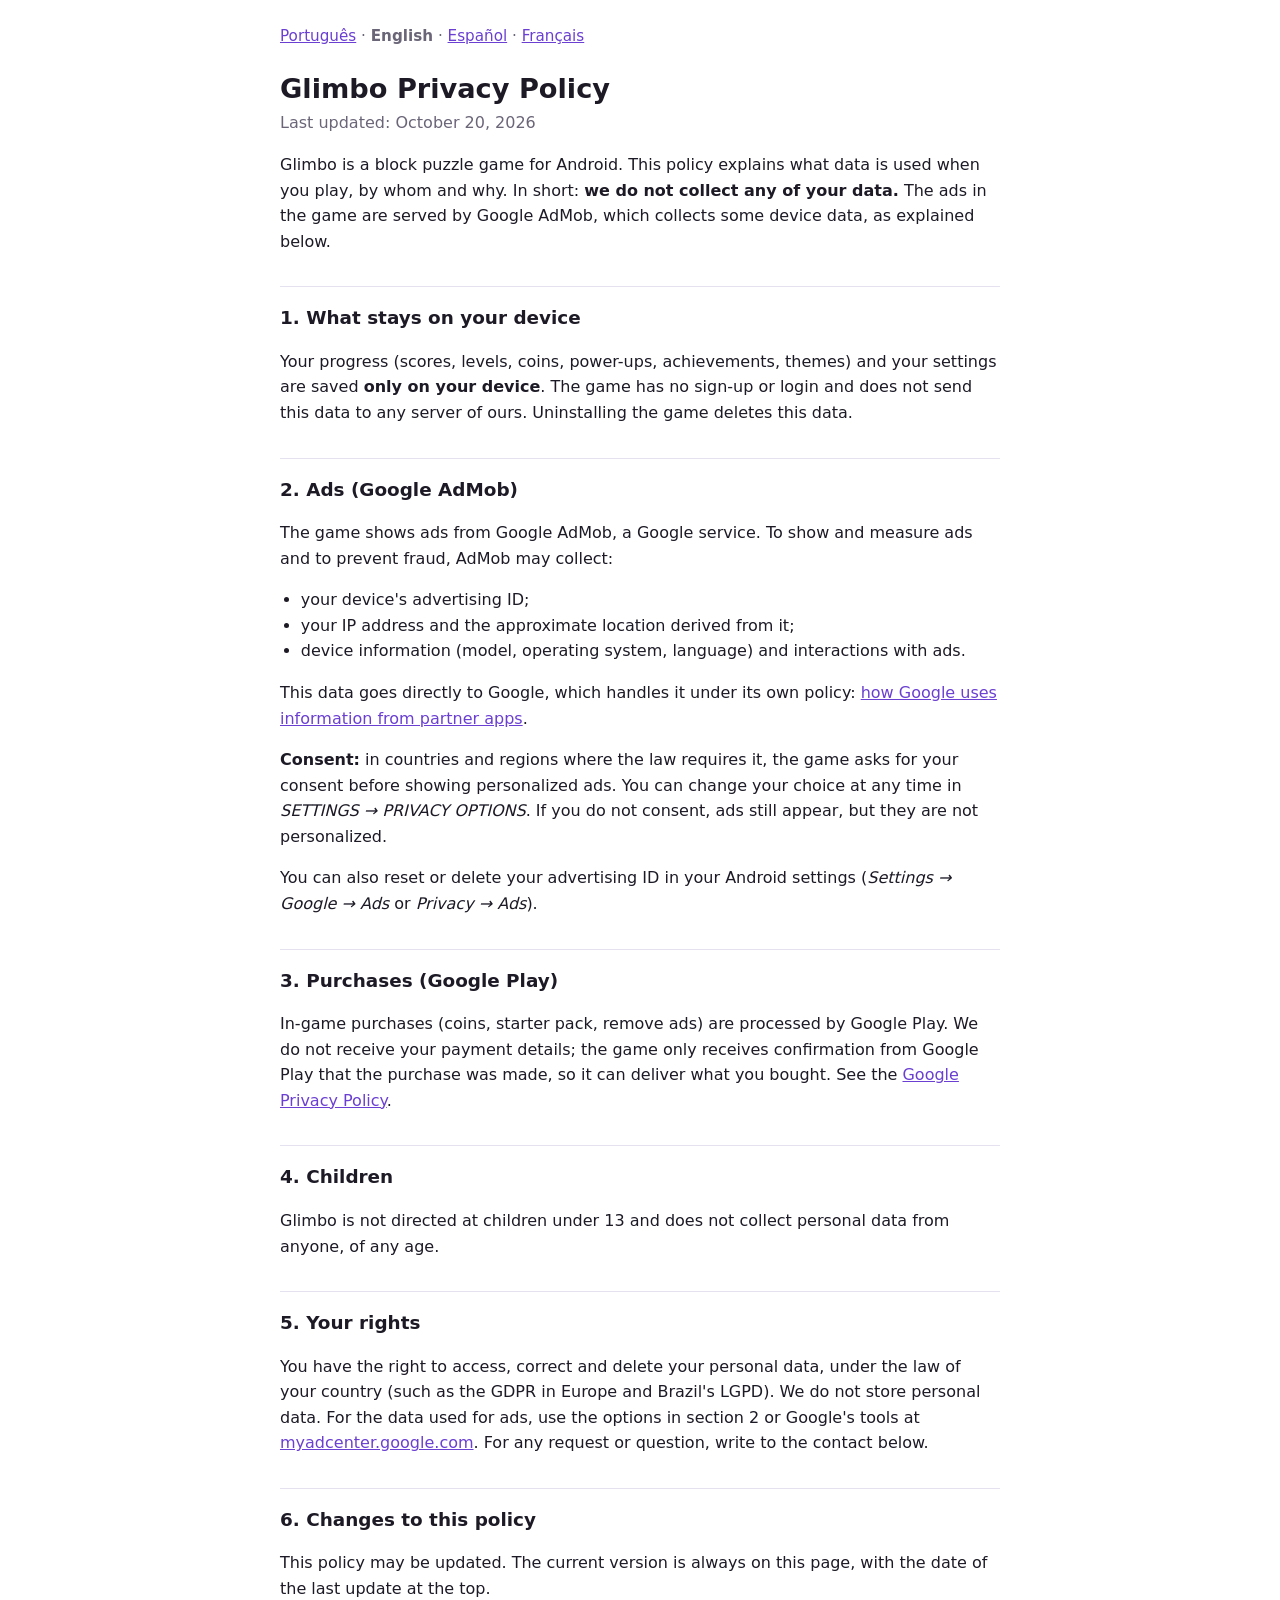
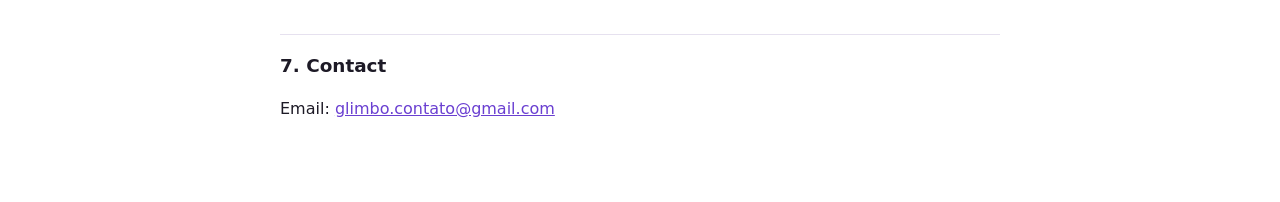
==== en.html @ 65dc2ad7 "Política de privacidade do Glimbo (pt, en, es, fr) Co-Authored-By: Claude Opus 5.5 <noreply@anthropi" ====
<!doctype html>
<html lang="en">
<head>
<meta charset="utf-8">
<meta name="viewport" content="width=device-width, initial-scale=1">
<title>Glimbo: Privacy Policy</title>
<link rel="stylesheet" href="style.css">
</head>
<body>
<main>
<nav class="langs"><a href="index.html">Português</a> · <b>English</b> · <a href="es.html">Español</a> · <a href="fr.html">Français</a></nav>

<h1>Glimbo Privacy Policy</h1>
<p class="date">Last updated: October 20, 2026</p>

<p>Glimbo is a block puzzle game for Android. This policy explains what data is used when you play, by whom and why.
In short: <strong>we do not collect any of your data.</strong> The ads in the game are served by Google AdMob, which
collects some device data, as explained below.</p>

<h2>1. What stays on your device</h2>
<p>Your progress (scores, levels, coins, power-ups, achievements, themes) and your settings are saved
<strong>only on your device</strong>. The game has no sign-up or login and does not send this data to any server of ours.
Uninstalling the game deletes this data.</p>

<h2>2. Ads (Google AdMob)</h2>
<p>The game shows ads from Google AdMob, a Google service. To show and measure ads and to prevent fraud, AdMob may
collect:</p>
<ul>
  <li>your device's advertising ID;</li>
  <li>your IP address and the approximate location derived from it;</li>
  <li>device information (model, operating system, language) and interactions with ads.</li>
</ul>
<p>This data goes directly to Google, which handles it under its own policy:
<a href="https://policies.google.com/technologies/partner-sites">how Google uses information from partner apps</a>.</p>
<p><strong>Consent:</strong> in countries and regions where the law requires it, the game asks for your consent before
showing personalized ads. You can change your choice at any time in <em>SETTINGS → PRIVACY OPTIONS</em>. If you do not
consent, ads still appear, but they are not personalized.</p>
<p>You can also reset or delete your advertising ID in your Android settings
(<em>Settings → Google → Ads</em> or <em>Privacy → Ads</em>).</p>

<h2>3. Purchases (Google Play)</h2>
<p>In-game purchases (coins, starter pack, remove ads) are processed by Google Play. We do not receive your payment
details; the game only receives confirmation from Google Play that the purchase was made, so it can deliver what you
bought. See the <a href="https://policies.google.com/privacy">Google Privacy Policy</a>.</p>

<h2>4. Children</h2>
<p>Glimbo is not directed at children under 13 and does not collect personal data from anyone, of any age.</p>

<h2>5. Your rights</h2>
<p>You have the right to access, correct and delete your personal data, under the law of your country (such as the
GDPR in Europe and Brazil's LGPD). We do not store personal data. For the data used for ads, use the options in
section 2 or Google's tools at <a href="https://myadcenter.google.com">myadcenter.google.com</a>. For any request or
question, write to the contact below.</p>

<h2>6. Changes to this policy</h2>
<p>This policy may be updated. The current version is always on this page, with the date of the last update at the
top.</p>

<h2>7. Contact</h2>
<p>Email: <a href="mailto:glimbo.contato@gmail.com">glimbo.contato@gmail.com</a></p>
</main>
</body>
</html>
---- style.css ----
:root {
  --bg: #ffffff;
  --text: #1d1a26;
  --muted: #6b6578;
  --link: #6a3fd1;
  --rule: #e6e1ef;
}
@media (prefers-color-scheme: dark) {
  :root {
    --bg: #14101f;
    --text: #ece8f5;
    --muted: #a39cb5;
    --link: #b79bff;
    --rule: #2c2440;
  }
}
body {
  margin: 0;
  background: var(--bg);
  color: var(--text);
  font: 16px/1.6 system-ui, -apple-system, "Segoe UI", Roboto, sans-serif;
}
main {
  max-width: 720px;
  margin: 0 auto;
  padding: 24px 16px 64px;
}
h1 { font-size: 1.7rem; line-height: 1.25; margin: 24px 0 4px; }
h2 { font-size: 1.15rem; margin: 32px 0 8px; padding-top: 16px; border-top: 1px solid var(--rule); }
a { color: var(--link); }
.date { color: var(--muted); margin-top: 0; }
.langs { font-size: 0.95rem; color: var(--muted); }
ul { padding-left: 1.3em; }
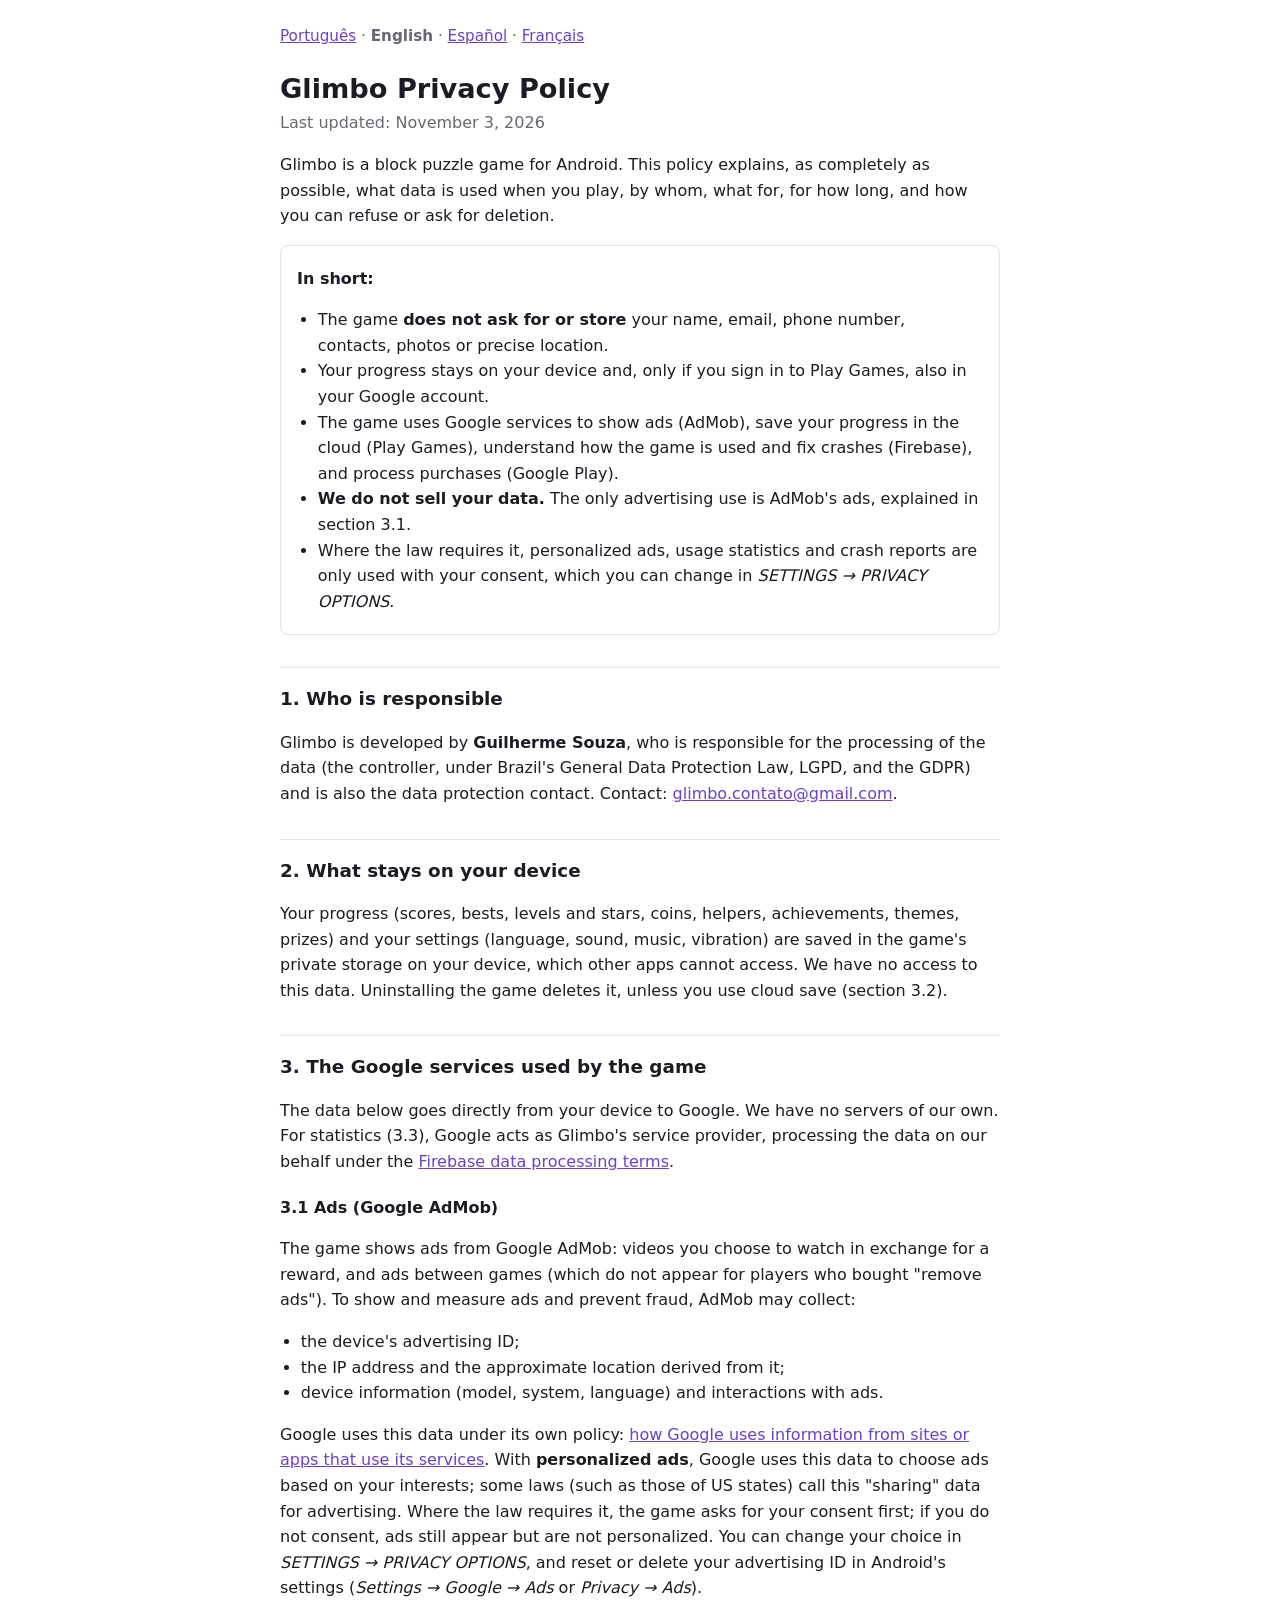
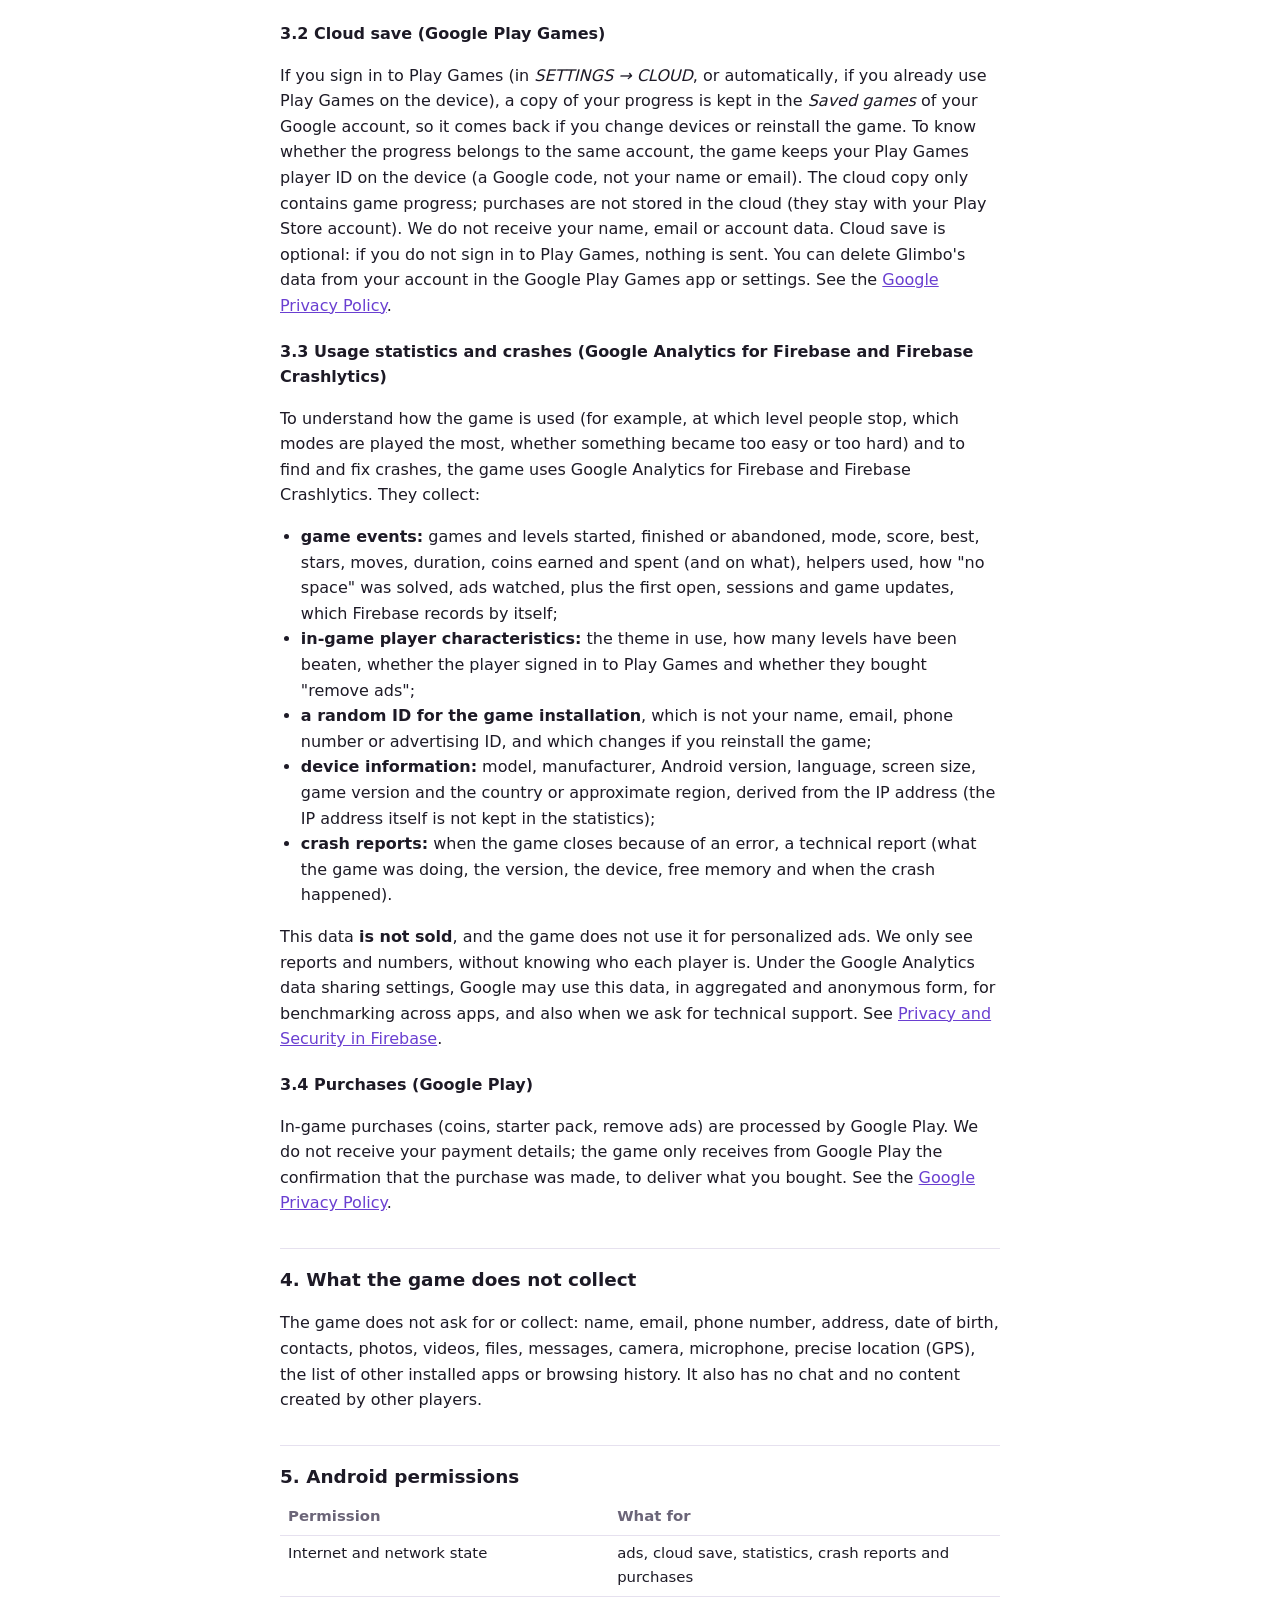
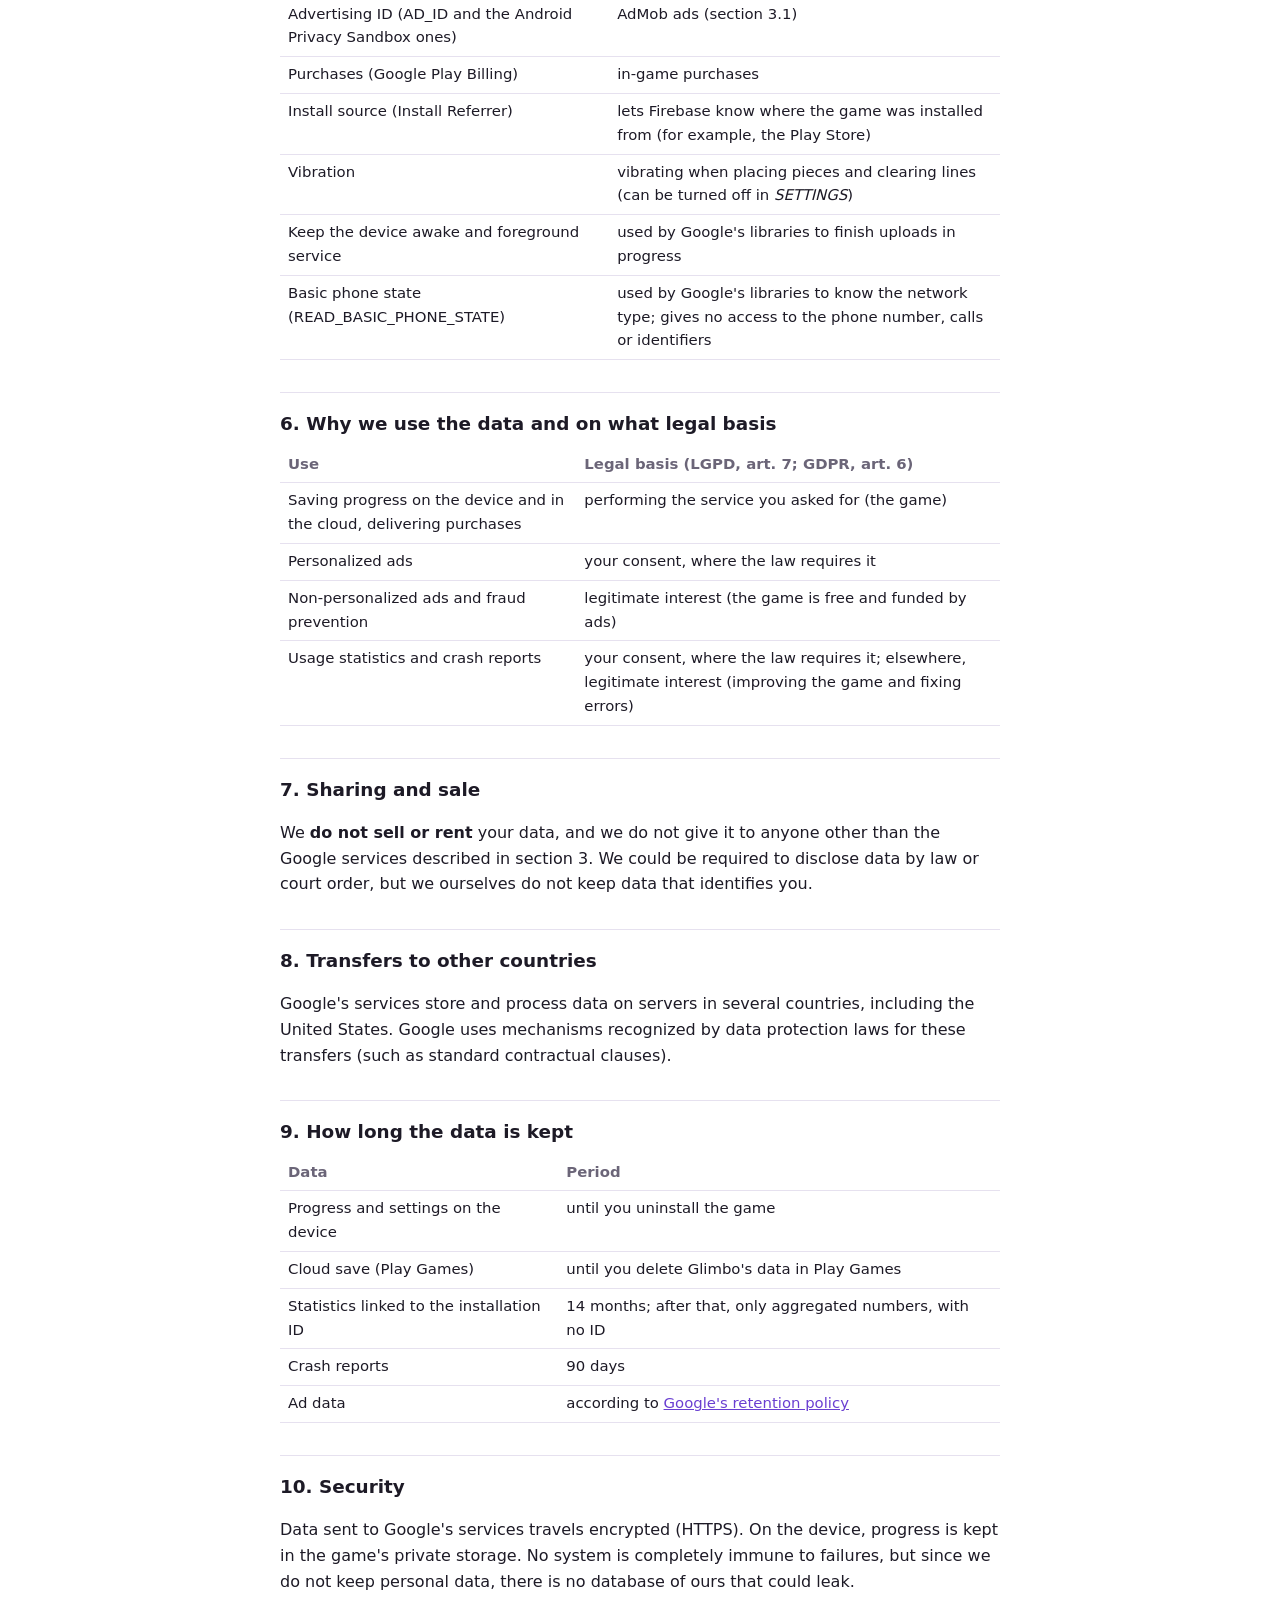
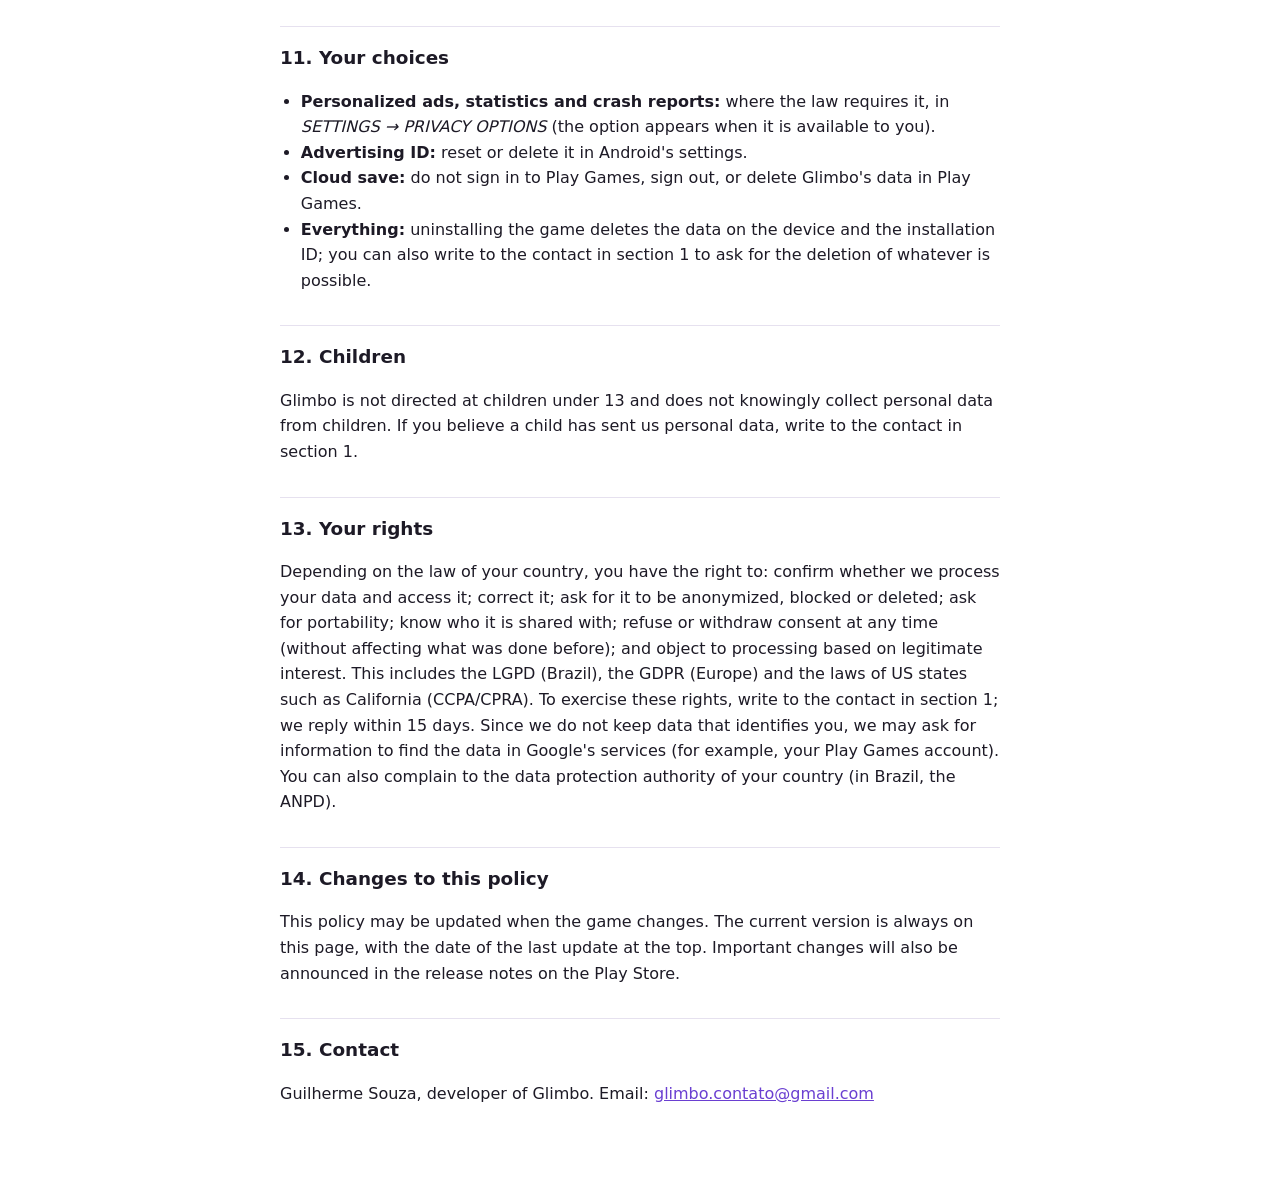
==== commit 9631e8fd: "Política de privacidade completa (3/11/2026): responsável, save na nuvem do Play Games, Firebase Ana" ====
--- a/en.html
+++ b/en.html
@@ -11,53 +11,174 @@
 <nav class="langs"><a href="index.html">Português</a> · <b>English</b> · <a href="es.html">Español</a> · <a href="fr.html">Français</a></nav>
 
 <h1>Glimbo Privacy Policy</h1>
-<p class="date">Last updated: October 20, 2026</p>
+<p class="date">Last updated: November 3, 2026</p>
 
-<p>Glimbo is a block puzzle game for Android. This policy explains what data is used when you play, by whom and why.
-In short: <strong>we do not collect any of your data.</strong> The ads in the game are served by Google AdMob, which
-collects some device data, as explained below.</p>
+<p>Glimbo is a block puzzle game for Android. This policy explains, as completely as possible, what data is used when
+you play, by whom, what for, for how long, and how you can refuse or ask for deletion.</p>
 
-<h2>1. What stays on your device</h2>
-<p>Your progress (scores, levels, coins, power-ups, achievements, themes) and your settings are saved
-<strong>only on your device</strong>. The game has no sign-up or login and does not send this data to any server of ours.
-Uninstalling the game deletes this data.</p>
+<div class="summary">
+<p><strong>In short:</strong></p>
+<ul>
+  <li>The game <strong>does not ask for or store</strong> your name, email, phone number, contacts, photos or precise
+  location.</li>
+  <li>Your progress stays on your device and, only if you sign in to Play Games, also in your Google account.</li>
+  <li>The game uses Google services to show ads (AdMob), save your progress in the cloud (Play Games), understand how
+  the game is used and fix crashes (Firebase), and process purchases (Google Play).</li>
+  <li><strong>We do not sell your data.</strong> The only advertising use is AdMob's ads, explained in section 3.1.</li>
+  <li>Where the law requires it, personalized ads, usage statistics and crash reports are only used with your consent,
+  which you can change in <em>SETTINGS → PRIVACY OPTIONS</em>.</li>
+</ul>
+</div>
 
-<h2>2. Ads (Google AdMob)</h2>
-<p>The game shows ads from Google AdMob, a Google service. To show and measure ads and to prevent fraud, AdMob may
+<h2>1. Who is responsible</h2>
+<p>Glimbo is developed by <strong>Guilherme Souza</strong>, who is responsible for the processing of the data (the
+controller, under Brazil's General Data Protection Law, LGPD, and the GDPR) and is also the data protection contact.
+Contact: <a href="mailto:glimbo.contato@gmail.com">glimbo.contato@gmail.com</a>.</p>
+
+<h2>2. What stays on your device</h2>
+<p>Your progress (scores, bests, levels and stars, coins, helpers, achievements, themes, prizes) and your settings
+(language, sound, music, vibration) are saved in the game's private storage on your device, which other apps cannot
+access. We have no access to this data. Uninstalling the game deletes it, unless you use cloud save (section 3.2).</p>
+
+<h2>3. The Google services used by the game</h2>
+<p>The data below goes directly from your device to Google. We have no servers of our own. For statistics (3.3),
+Google acts as Glimbo's service provider, processing the data on our behalf under the
+<a href="https://firebase.google.com/terms/data-processing-terms">Firebase data processing terms</a>.</p>
+
+<h3>3.1 Ads (Google AdMob)</h3>
+<p>The game shows ads from Google AdMob: videos you choose to watch in exchange for a reward, and ads between games
+(which do not appear for players who bought "remove ads"). To show and measure ads and prevent fraud, AdMob may
 collect:</p>
 <ul>
-  <li>your device's advertising ID;</li>
-  <li>your IP address and the approximate location derived from it;</li>
-  <li>device information (model, operating system, language) and interactions with ads.</li>
+  <li>the device's advertising ID;</li>
+  <li>the IP address and the approximate location derived from it;</li>
+  <li>device information (model, system, language) and interactions with ads.</li>
 </ul>
-<p>This data goes directly to Google, which handles it under its own policy:
-<a href="https://policies.google.com/technologies/partner-sites">how Google uses information from partner apps</a>.</p>
-<p><strong>Consent:</strong> in countries and regions where the law requires it, the game asks for your consent before
-showing personalized ads. You can change your choice at any time in <em>SETTINGS → PRIVACY OPTIONS</em>. If you do not
-consent, ads still appear, but they are not personalized.</p>
-<p>You can also reset or delete your advertising ID in your Android settings
-(<em>Settings → Google → Ads</em> or <em>Privacy → Ads</em>).</p>
+<p>Google uses this data under its own policy:
+<a href="https://policies.google.com/technologies/partner-sites">how Google uses information from sites or apps that
+use its services</a>. With <strong>personalized ads</strong>, Google uses this data to choose ads based on your
+interests; some laws (such as those of US states) call this "sharing" data for advertising. Where the law requires
+it, the game asks for your consent first; if you do not consent, ads still appear but are not personalized. You can
+change your choice in <em>SETTINGS → PRIVACY OPTIONS</em>, and reset or delete your advertising ID in Android's
+settings (<em>Settings → Google → Ads</em> or <em>Privacy → Ads</em>).</p>
 
-<h2>3. Purchases (Google Play)</h2>
+<h3>3.2 Cloud save (Google Play Games)</h3>
+<p>If you sign in to Play Games (in <em>SETTINGS → CLOUD</em>, or automatically, if you already use Play Games on the
+device), a copy of your progress is kept in the <em>Saved games</em> of your Google account, so it comes back if you
+change devices or reinstall the game. To know whether the progress belongs to the same account, the game keeps your
+Play Games player ID on the device (a Google code, not your name or email). The cloud copy only contains game
+progress; purchases are not stored in the cloud (they stay with your Play Store account). We do not receive your
+name, email or account data. Cloud save is optional: if you do not sign in to Play Games, nothing is sent. You can
+delete Glimbo's data from your account in the Google Play Games app or settings. See the
+<a href="https://policies.google.com/privacy">Google Privacy Policy</a>.</p>
+
+<h3>3.3 Usage statistics and crashes (Google Analytics for Firebase and Firebase Crashlytics)</h3>
+<p>To understand how the game is used (for example, at which level people stop, which modes are played the most,
+whether something became too easy or too hard) and to find and fix crashes, the game uses Google Analytics for
+Firebase and Firebase Crashlytics. They collect:</p>
+<ul>
+  <li><strong>game events:</strong> games and levels started, finished or abandoned, mode, score, best, stars, moves,
+  duration, coins earned and spent (and on what), helpers used, how "no space" was solved, ads watched, plus the first
+  open, sessions and game updates, which Firebase records by itself;</li>
+  <li><strong>in-game player characteristics:</strong> the theme in use, how many levels have been beaten, whether the
+  player signed in to Play Games and whether they bought "remove ads";</li>
+  <li><strong>a random ID for the game installation</strong>, which is not your name, email, phone number or
+  advertising ID, and which changes if you reinstall the game;</li>
+  <li><strong>device information:</strong> model, manufacturer, Android version, language, screen size, game version
+  and the country or approximate region, derived from the IP address (the IP address itself is not kept in the
+  statistics);</li>
+  <li><strong>crash reports:</strong> when the game closes because of an error, a technical report (what the game was
+  doing, the version, the device, free memory and when the crash happened).</li>
+</ul>
+<p>This data <strong>is not sold</strong>, and the game does not use it for personalized ads. We only see reports and
+numbers, without knowing who each player is. Under the Google Analytics data sharing settings, Google may use this
+data, in aggregated and anonymous form, for benchmarking across apps, and also when we ask for technical support.
+See <a href="https://firebase.google.com/support/privacy">Privacy and Security in Firebase</a>.</p>
+
+<h3>3.4 Purchases (Google Play)</h3>
 <p>In-game purchases (coins, starter pack, remove ads) are processed by Google Play. We do not receive your payment
-details; the game only receives confirmation from Google Play that the purchase was made, so it can deliver what you
+details; the game only receives from Google Play the confirmation that the purchase was made, to deliver what you
 bought. See the <a href="https://policies.google.com/privacy">Google Privacy Policy</a>.</p>
 
-<h2>4. Children</h2>
-<p>Glimbo is not directed at children under 13 and does not collect personal data from anyone, of any age.</p>
+<h2>4. What the game does not collect</h2>
+<p>The game does not ask for or collect: name, email, phone number, address, date of birth, contacts, photos, videos,
+files, messages, camera, microphone, precise location (GPS), the list of other installed apps or browsing history. It
+also has no chat and no content created by other players.</p>
 
-<h2>5. Your rights</h2>
-<p>You have the right to access, correct and delete your personal data, under the law of your country (such as the
-GDPR in Europe and Brazil's LGPD). We do not store personal data. For the data used for ads, use the options in
-section 2 or Google's tools at <a href="https://myadcenter.google.com">myadcenter.google.com</a>. For any request or
-question, write to the contact below.</p>
+<h2>5. Android permissions</h2>
+<div class="table"><table>
+<tr><th>Permission</th><th>What for</th></tr>
+<tr><td>Internet and network state</td><td>ads, cloud save, statistics, crash reports and purchases</td></tr>
+<tr><td>Advertising ID (AD_ID and the Android Privacy Sandbox ones)</td><td>AdMob ads (section 3.1)</td></tr>
+<tr><td>Purchases (Google Play Billing)</td><td>in-game purchases</td></tr>
+<tr><td>Install source (Install Referrer)</td><td>lets Firebase know where the game was installed from (for example, the Play Store)</td></tr>
+<tr><td>Vibration</td><td>vibrating when placing pieces and clearing lines (can be turned off in <em>SETTINGS</em>)</td></tr>
+<tr><td>Keep the device awake and foreground service</td><td>used by Google's libraries to finish uploads in progress</td></tr>
+<tr><td>Basic phone state (READ_BASIC_PHONE_STATE)</td><td>used by Google's libraries to know the network type; gives no access to the phone number, calls or identifiers</td></tr>
+</table></div>
 
-<h2>6. Changes to this policy</h2>
-<p>This policy may be updated. The current version is always on this page, with the date of the last update at the
-top.</p>
+<h2>6. Why we use the data and on what legal basis</h2>
+<div class="table"><table>
+<tr><th>Use</th><th>Legal basis (LGPD, art. 7; GDPR, art. 6)</th></tr>
+<tr><td>Saving progress on the device and in the cloud, delivering purchases</td><td>performing the service you asked for (the game)</td></tr>
+<tr><td>Personalized ads</td><td>your consent, where the law requires it</td></tr>
+<tr><td>Non-personalized ads and fraud prevention</td><td>legitimate interest (the game is free and funded by ads)</td></tr>
+<tr><td>Usage statistics and crash reports</td><td>your consent, where the law requires it; elsewhere, legitimate interest (improving the game and fixing errors)</td></tr>
+</table></div>
 
-<h2>7. Contact</h2>
-<p>Email: <a href="mailto:glimbo.contato@gmail.com">glimbo.contato@gmail.com</a></p>
+<h2>7. Sharing and sale</h2>
+<p>We <strong>do not sell or rent</strong> your data, and we do not give it to anyone other than the Google services
+described in section 3. We could be required to disclose data by law or court order, but we ourselves do not keep
+data that identifies you.</p>
+
+<h2>8. Transfers to other countries</h2>
+<p>Google's services store and process data on servers in several countries, including the United States. Google uses
+mechanisms recognized by data protection laws for these transfers (such as standard contractual clauses).</p>
+
+<h2>9. How long the data is kept</h2>
+<div class="table"><table>
+<tr><th>Data</th><th>Period</th></tr>
+<tr><td>Progress and settings on the device</td><td>until you uninstall the game</td></tr>
+<tr><td>Cloud save (Play Games)</td><td>until you delete Glimbo's data in Play Games</td></tr>
+<tr><td>Statistics linked to the installation ID</td><td>14 months; after that, only aggregated numbers, with no ID</td></tr>
+<tr><td>Crash reports</td><td>90 days</td></tr>
+<tr><td>Ad data</td><td>according to <a href="https://policies.google.com/technologies/retention">Google's retention policy</a></td></tr>
+</table></div>
+
+<h2>10. Security</h2>
+<p>Data sent to Google's services travels encrypted (HTTPS). On the device, progress is kept in the game's private
+storage. No system is completely immune to failures, but since we do not keep personal data, there is no database of
+ours that could leak.</p>
+
+<h2>11. Your choices</h2>
+<ul>
+  <li><strong>Personalized ads, statistics and crash reports:</strong> where the law requires it, in
+  <em>SETTINGS → PRIVACY OPTIONS</em> (the option appears when it is available to you).</li>
+  <li><strong>Advertising ID:</strong> reset or delete it in Android's settings.</li>
+  <li><strong>Cloud save:</strong> do not sign in to Play Games, sign out, or delete Glimbo's data in Play Games.</li>
+  <li><strong>Everything:</strong> uninstalling the game deletes the data on the device and the installation ID; you
+  can also write to the contact in section 1 to ask for the deletion of whatever is possible.</li>
+</ul>
+
+<h2>12. Children</h2>
+<p>Glimbo is not directed at children under 13 and does not knowingly collect personal data from children. If you
+believe a child has sent us personal data, write to the contact in section 1.</p>
+
+<h2>13. Your rights</h2>
+<p>Depending on the law of your country, you have the right to: confirm whether we process your data and access it;
+correct it; ask for it to be anonymized, blocked or deleted; ask for portability; know who it is shared with; refuse
+or withdraw consent at any time (without affecting what was done before); and object to processing based on
+legitimate interest. This includes the LGPD (Brazil), the GDPR (Europe) and the laws of US states such as California
+(CCPA/CPRA). To exercise these rights, write to the contact in section 1; we reply within 15 days. Since we do not
+keep data that identifies you, we may ask for information to find the data in Google's services (for example, your
+Play Games account). You can also complain to the data protection authority of your country (in Brazil, the ANPD).</p>
+
+<h2>14. Changes to this policy</h2>
+<p>This policy may be updated when the game changes. The current version is always on this page, with the date of
+the last update at the top. Important changes will also be announced in the release notes on the Play Store.</p>
+
+<h2>15. Contact</h2>
+<p>Guilherme Souza, developer of Glimbo. Email: <a href="mailto:glimbo.contato@gmail.com">glimbo.contato@gmail.com</a></p>
 </main>
 </body>
 </html>
--- a/style.css
+++ b/style.css
@@ -31,3 +31,9 @@
 .date { color: var(--muted); margin-top: 0; }
 .langs { font-size: 0.95rem; color: var(--muted); }
 ul { padding-left: 1.3em; }
+h3 { font-size: 1rem; margin: 20px 0 6px; }
+.table { overflow-x: auto; }
+table { border-collapse: collapse; width: 100%; font-size: 0.93rem; }
+th, td { text-align: left; vertical-align: top; padding: 6px 8px; border-bottom: 1px solid var(--rule); }
+th { color: var(--muted); font-weight: 600; }
+.summary { border: 1px solid var(--rule); border-radius: 8px; padding: 4px 16px; }
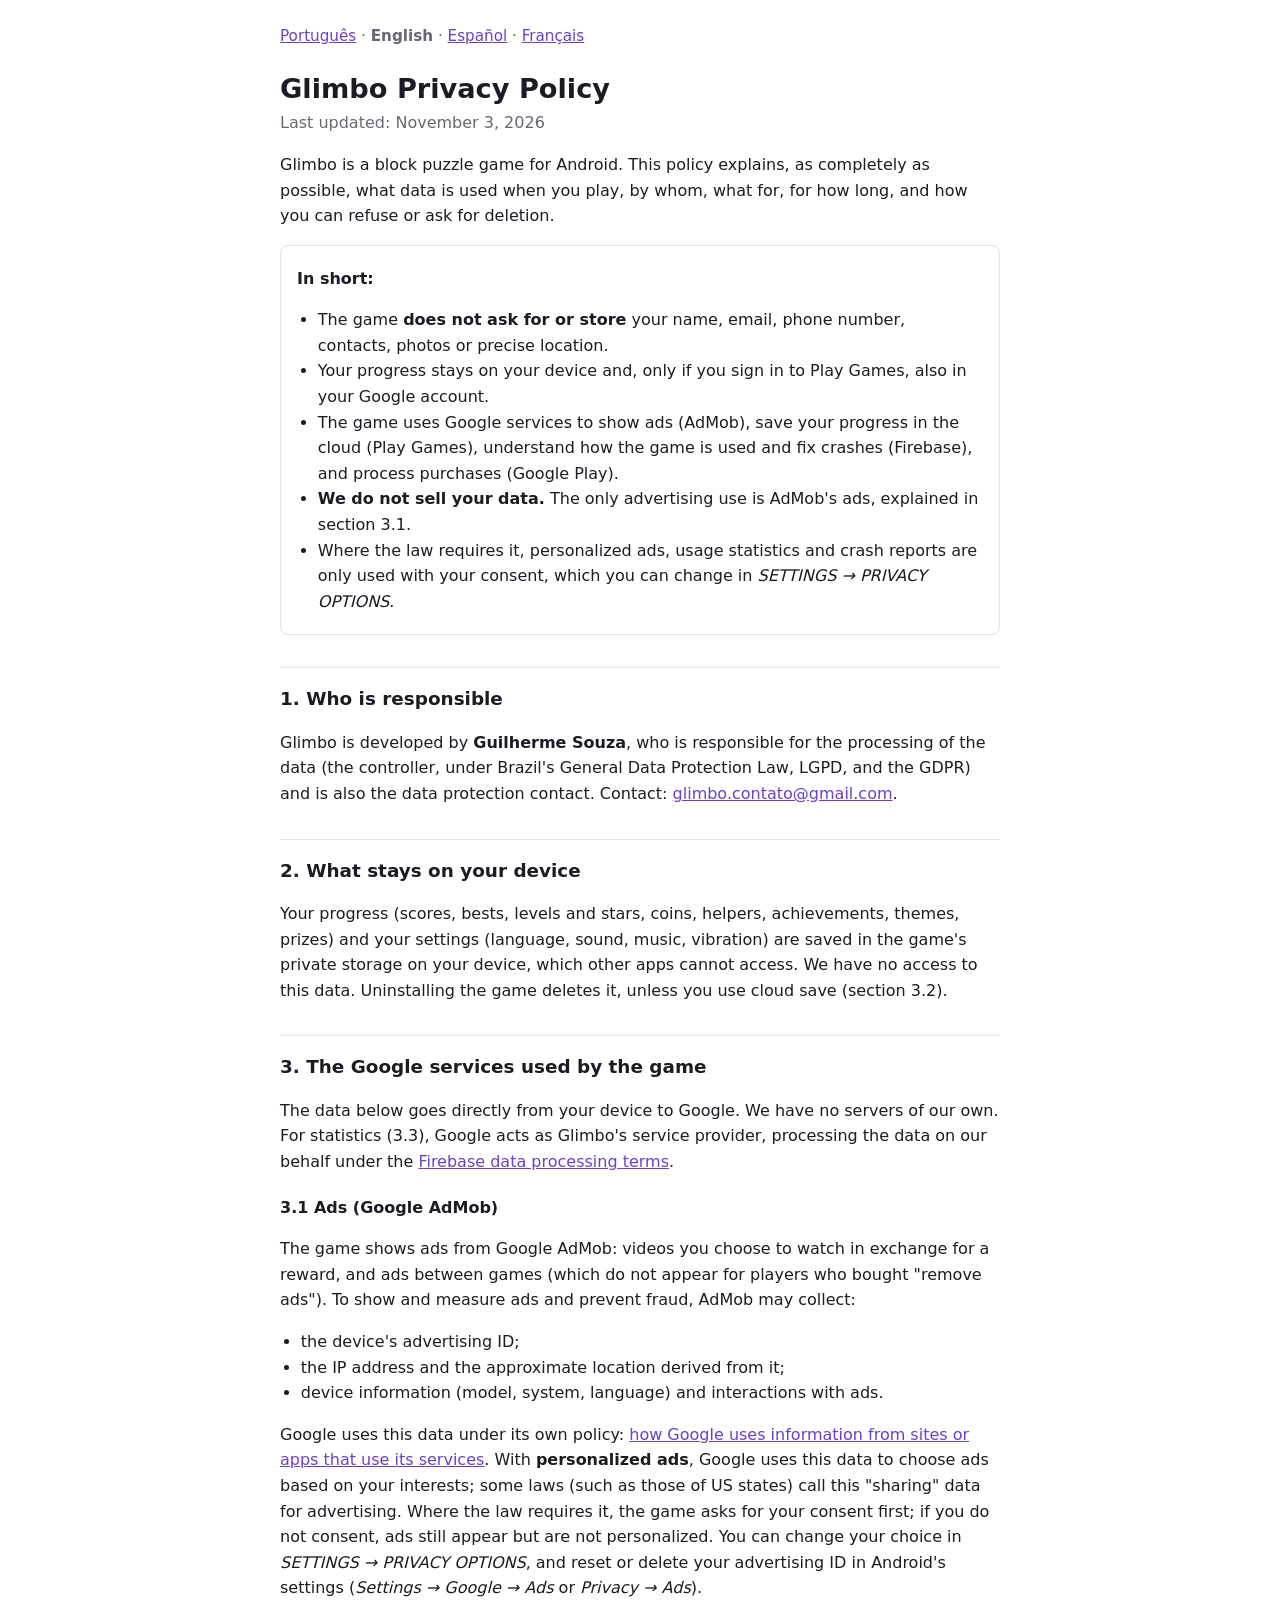
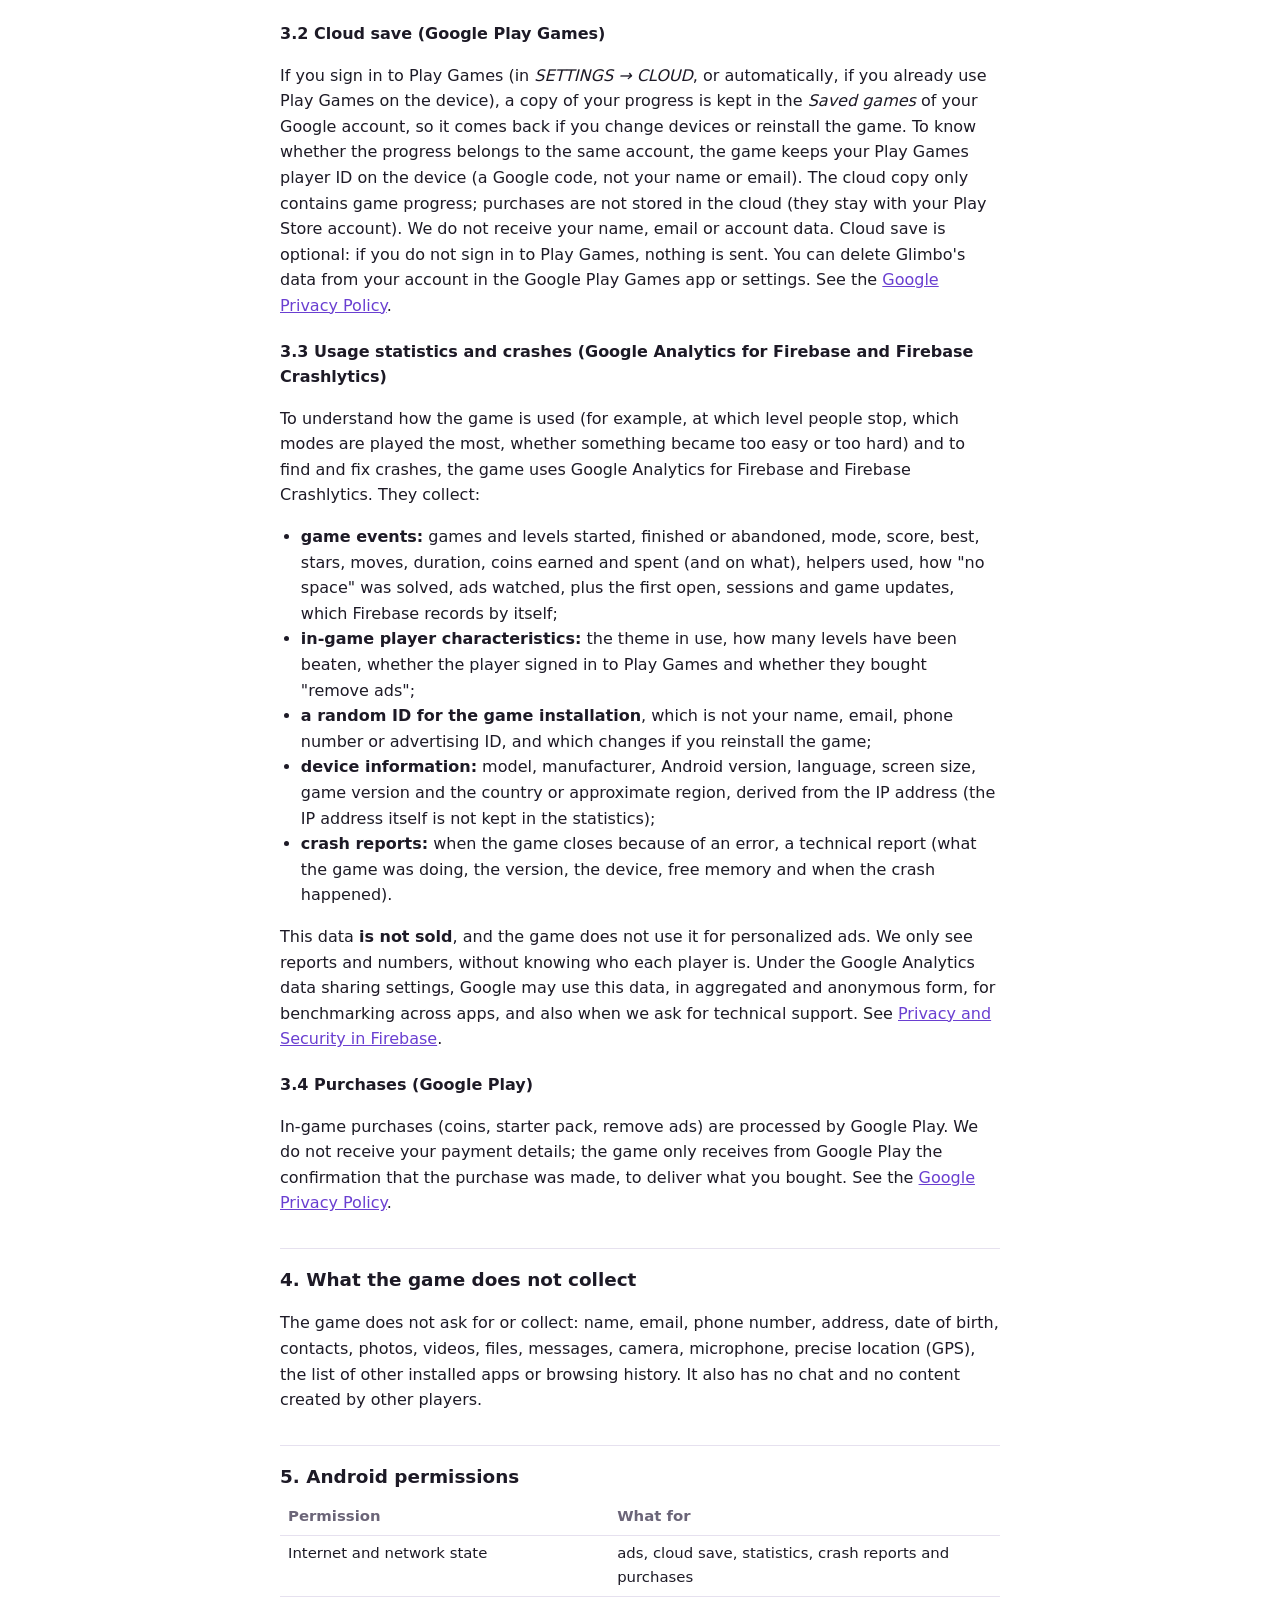
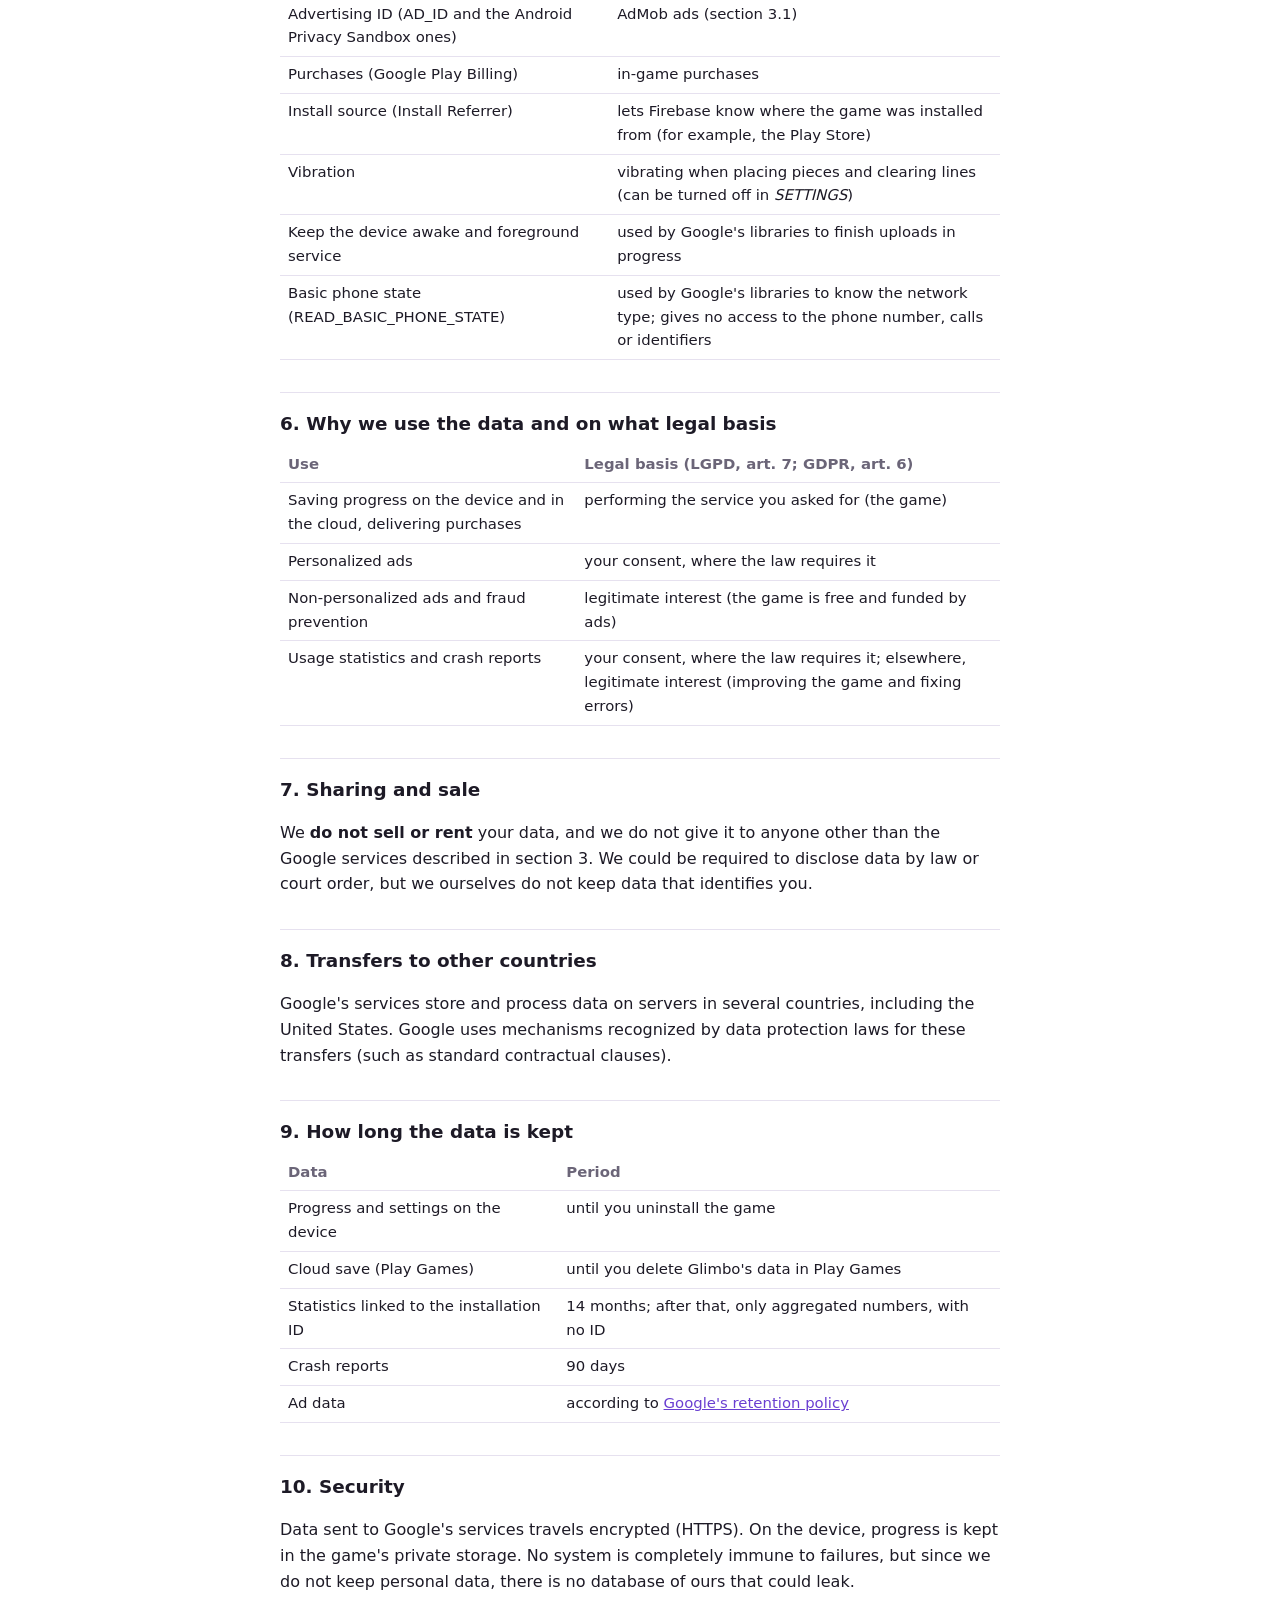
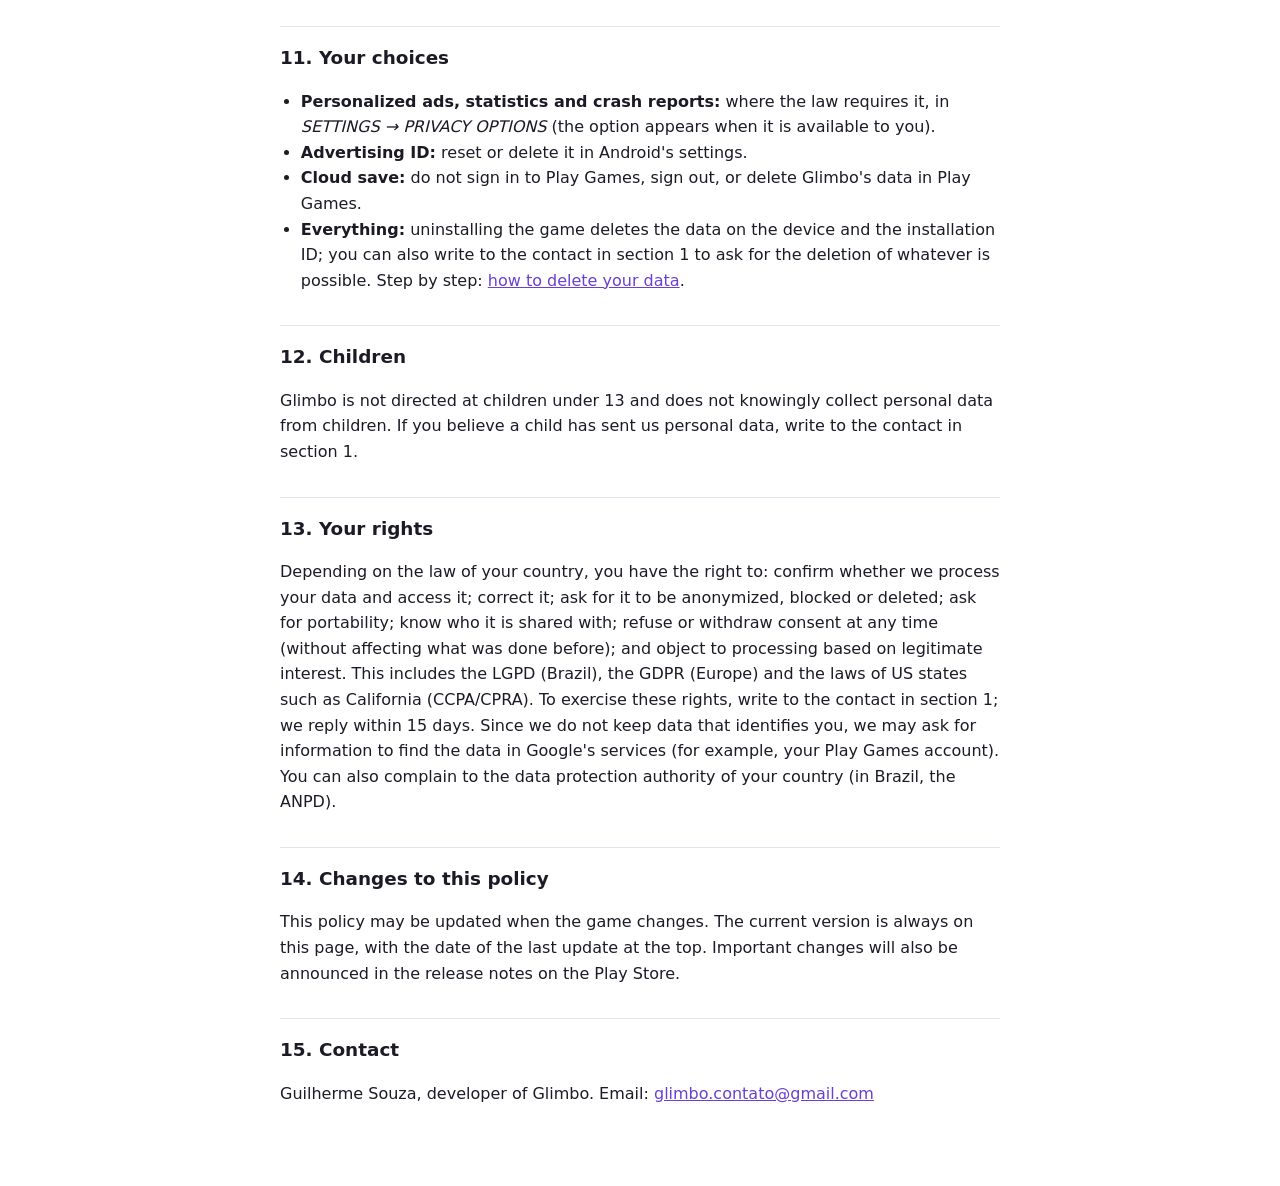
==== commit 999b58ce: "Página de exclusão de dados (4 idiomas), com link na política Co-Authored-By: Claude Opus 5.5 <norep" ====
--- a/en.html
+++ b/en.html
@@ -157,7 +157,8 @@
   <li><strong>Advertising ID:</strong> reset or delete it in Android's settings.</li>
   <li><strong>Cloud save:</strong> do not sign in to Play Games, sign out, or delete Glimbo's data in Play Games.</li>
   <li><strong>Everything:</strong> uninstalling the game deletes the data on the device and the installation ID; you
-  can also write to the contact in section 1 to ask for the deletion of whatever is possible.</li>
+  can also write to the contact in section 1 to ask for the deletion of whatever is possible. Step by step:
+  <a href="exclusao-en.html">how to delete your data</a>.</li>
 </ul>
 
 <h2>12. Children</h2>
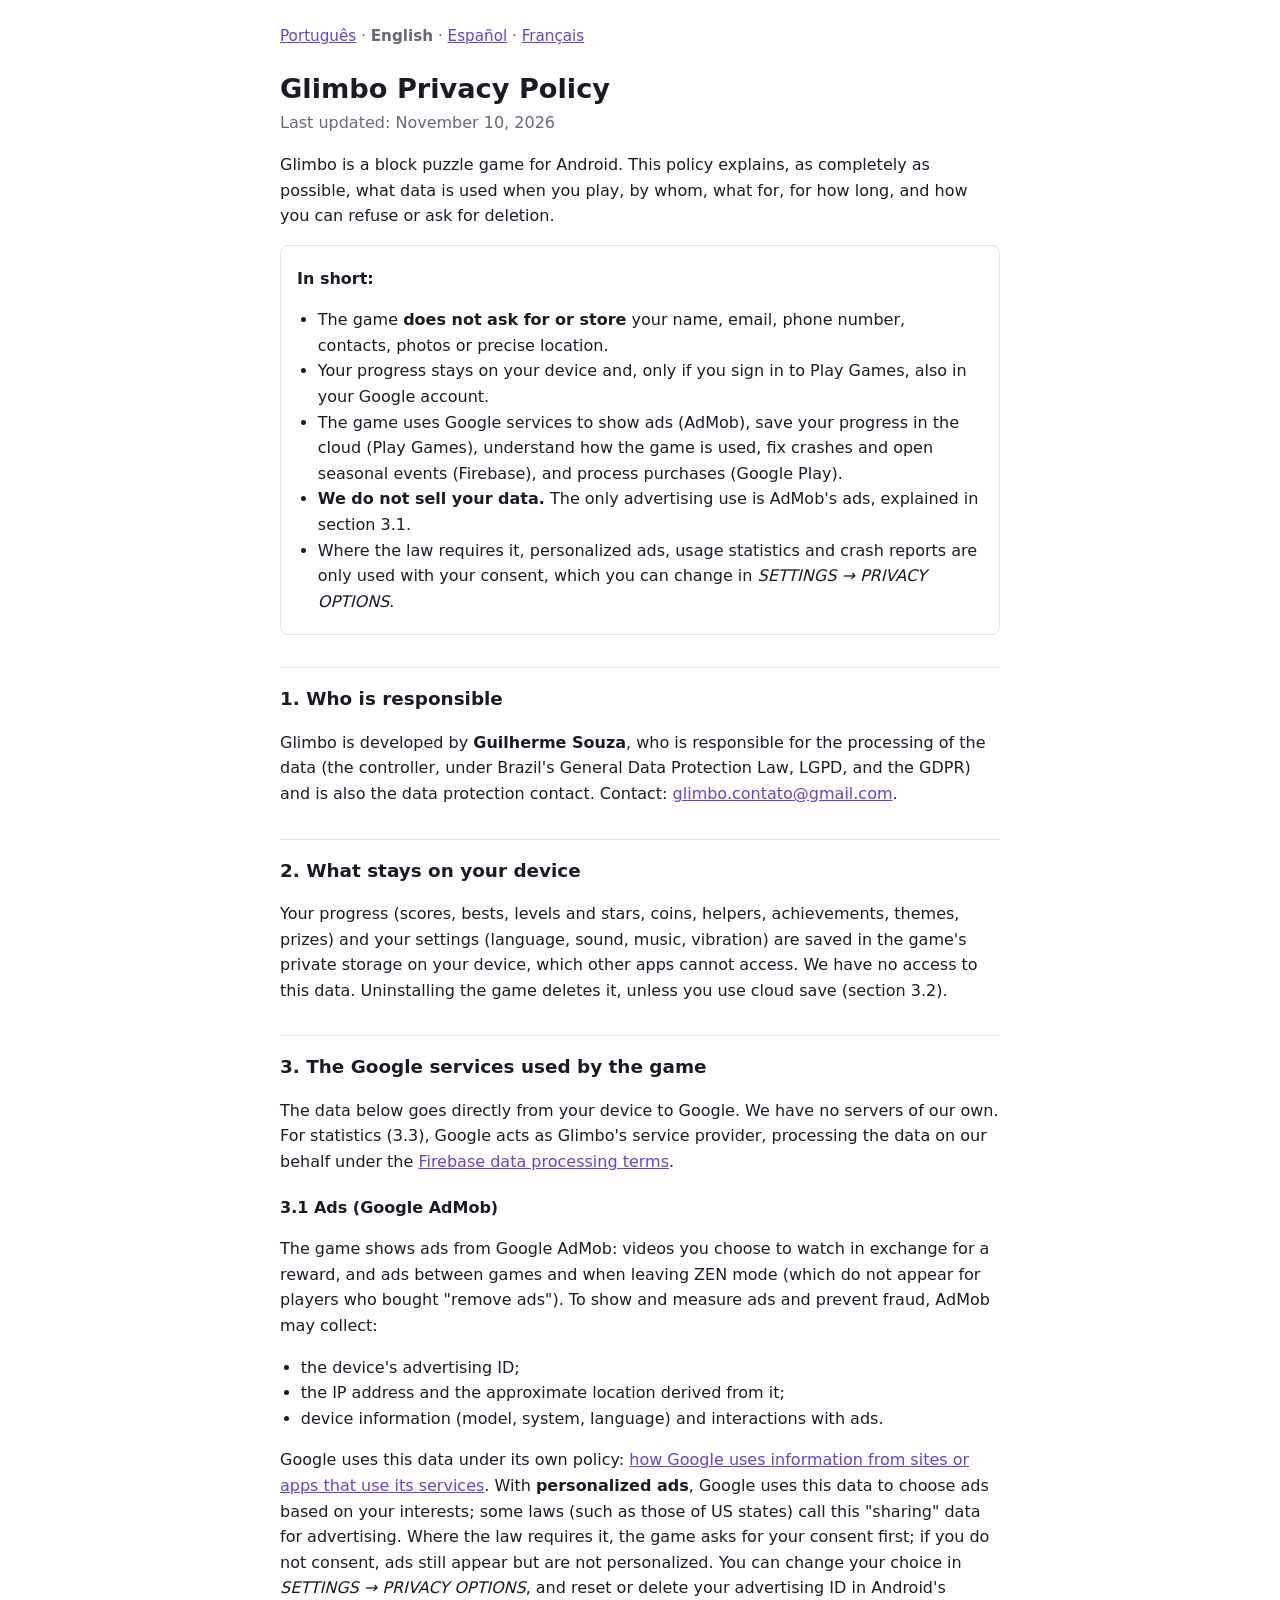
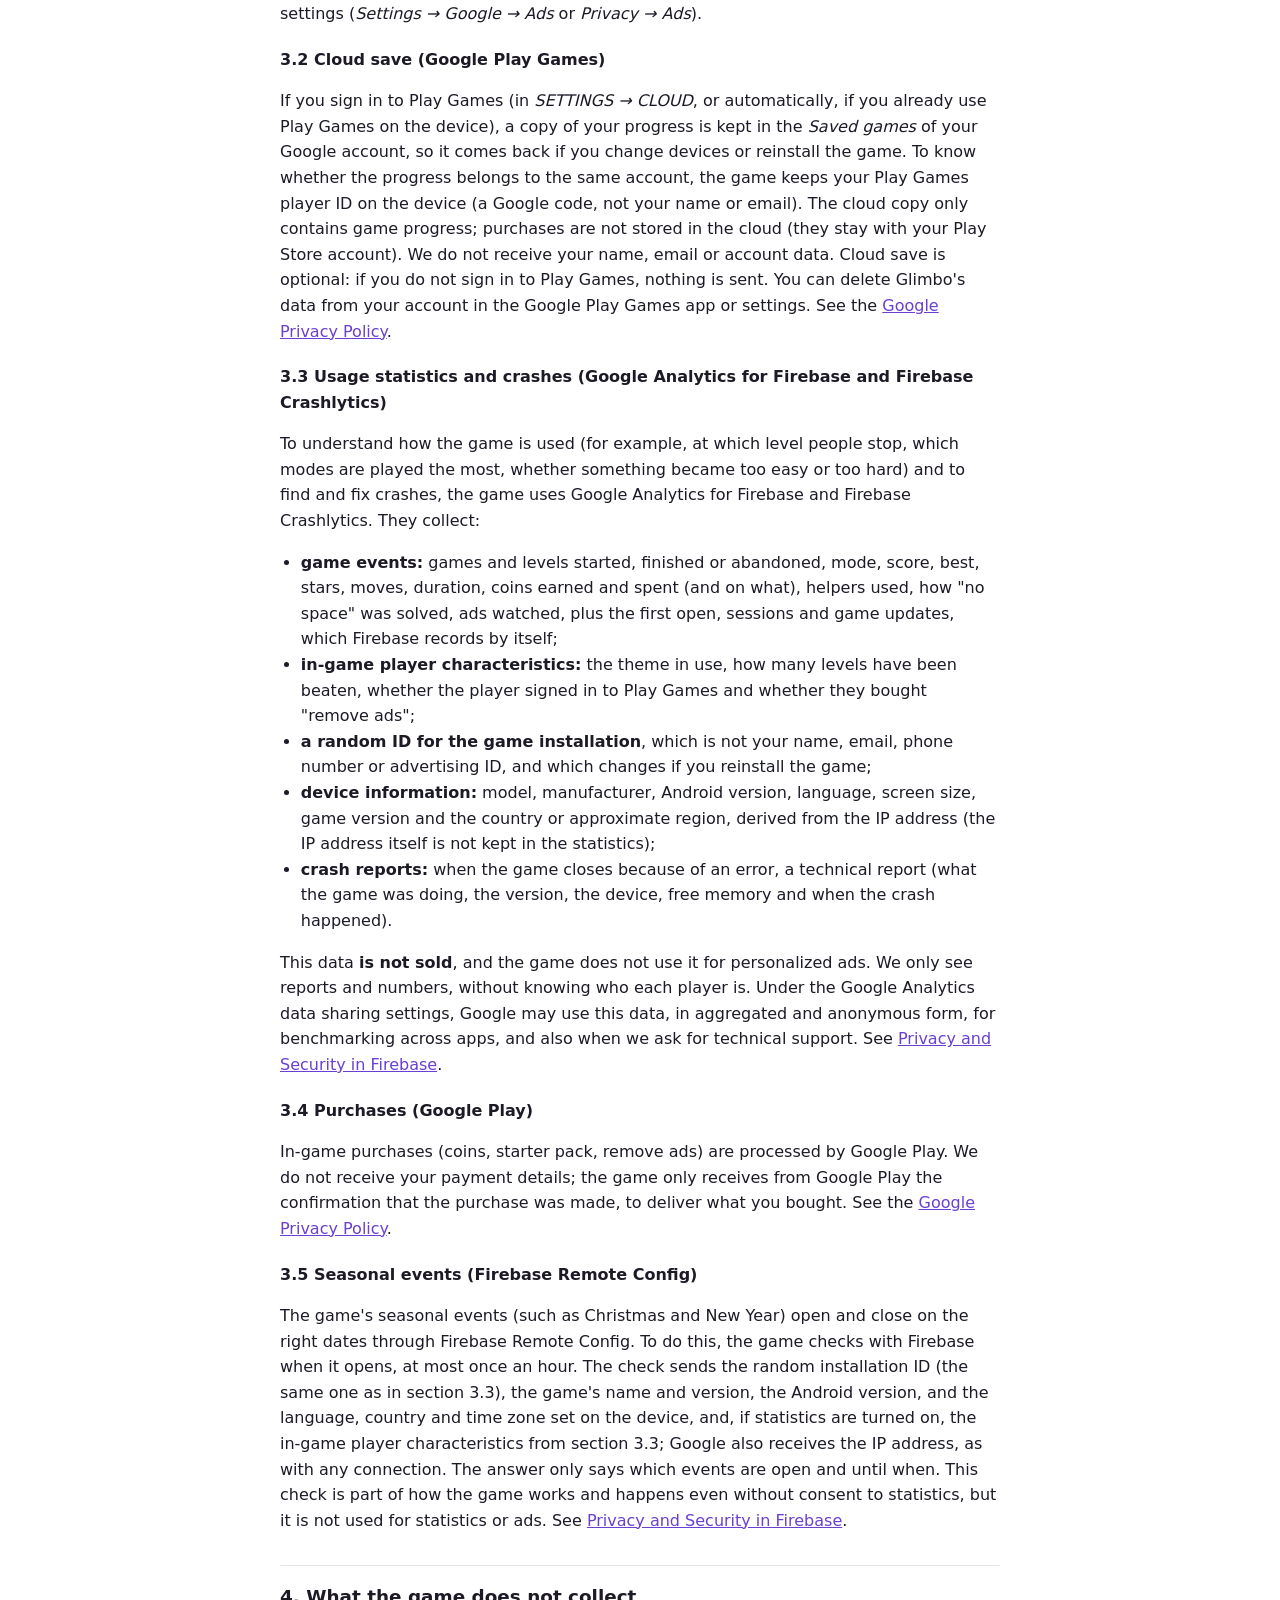
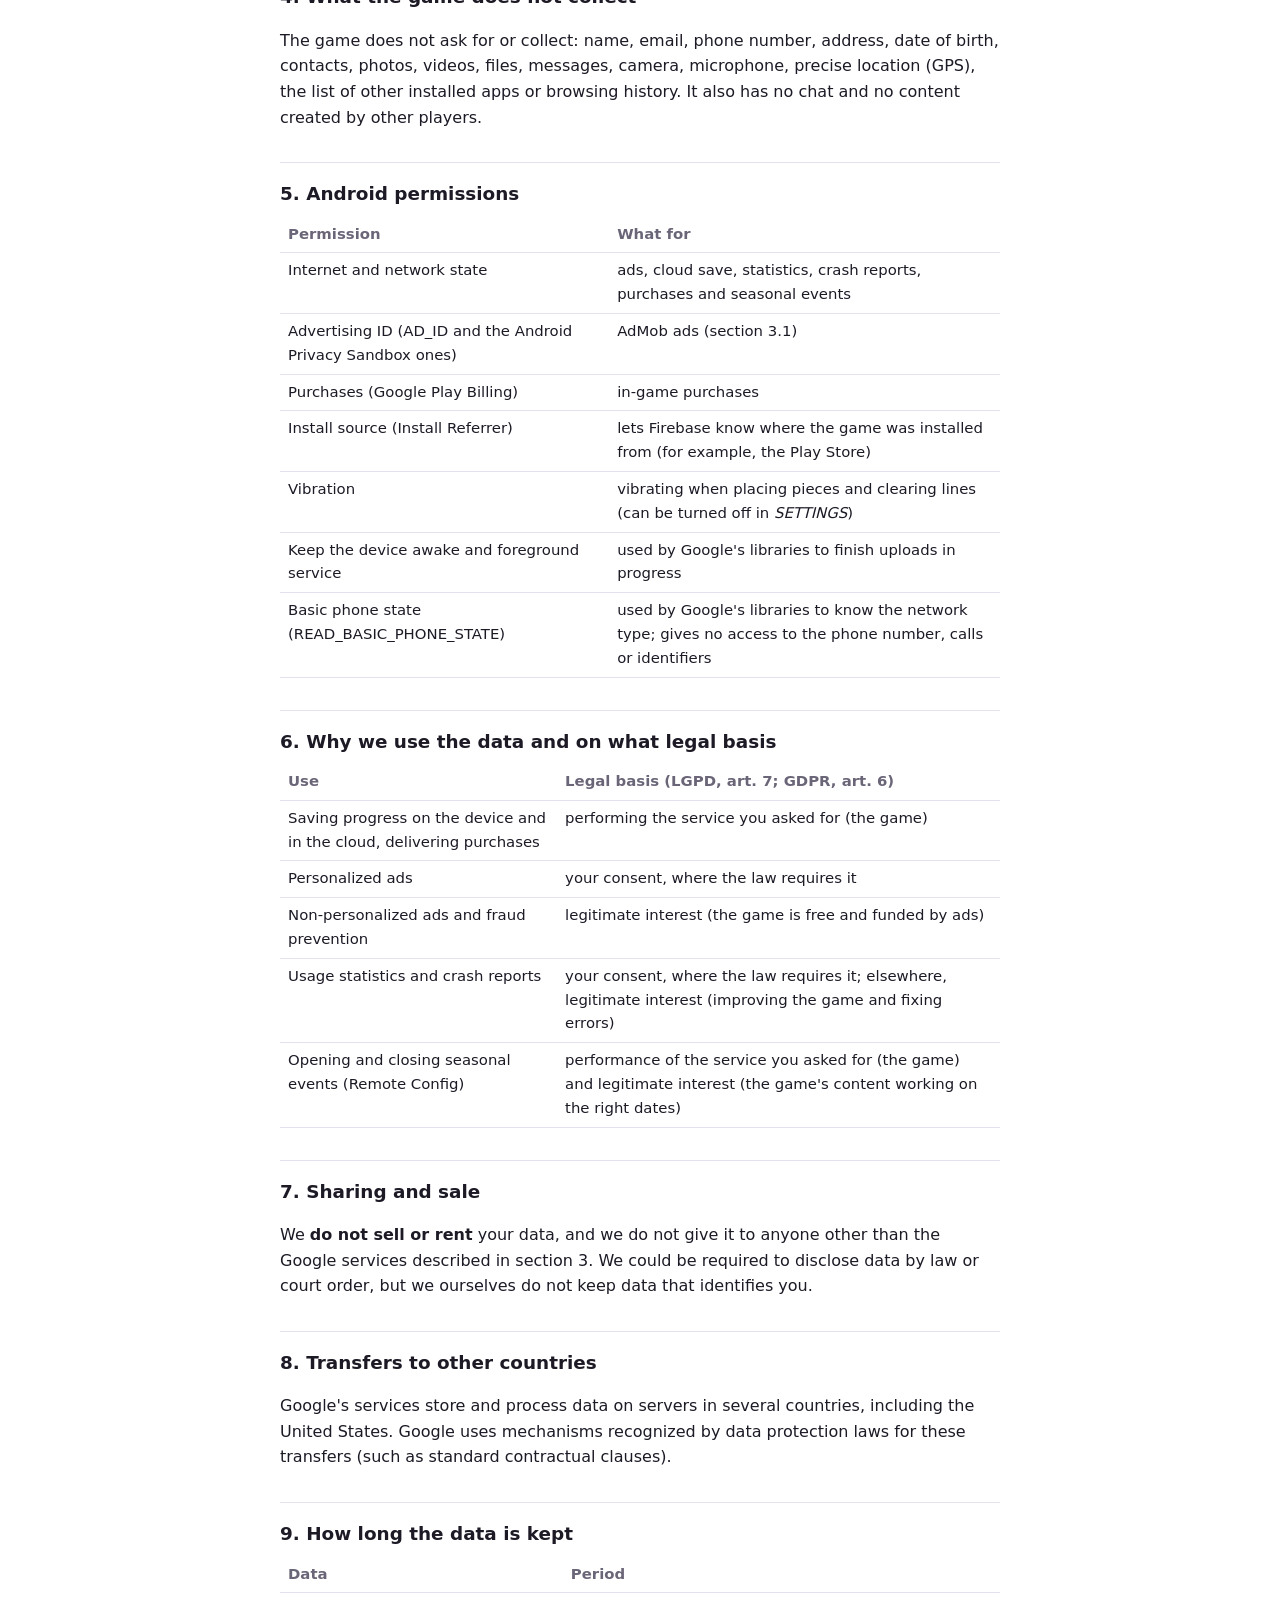
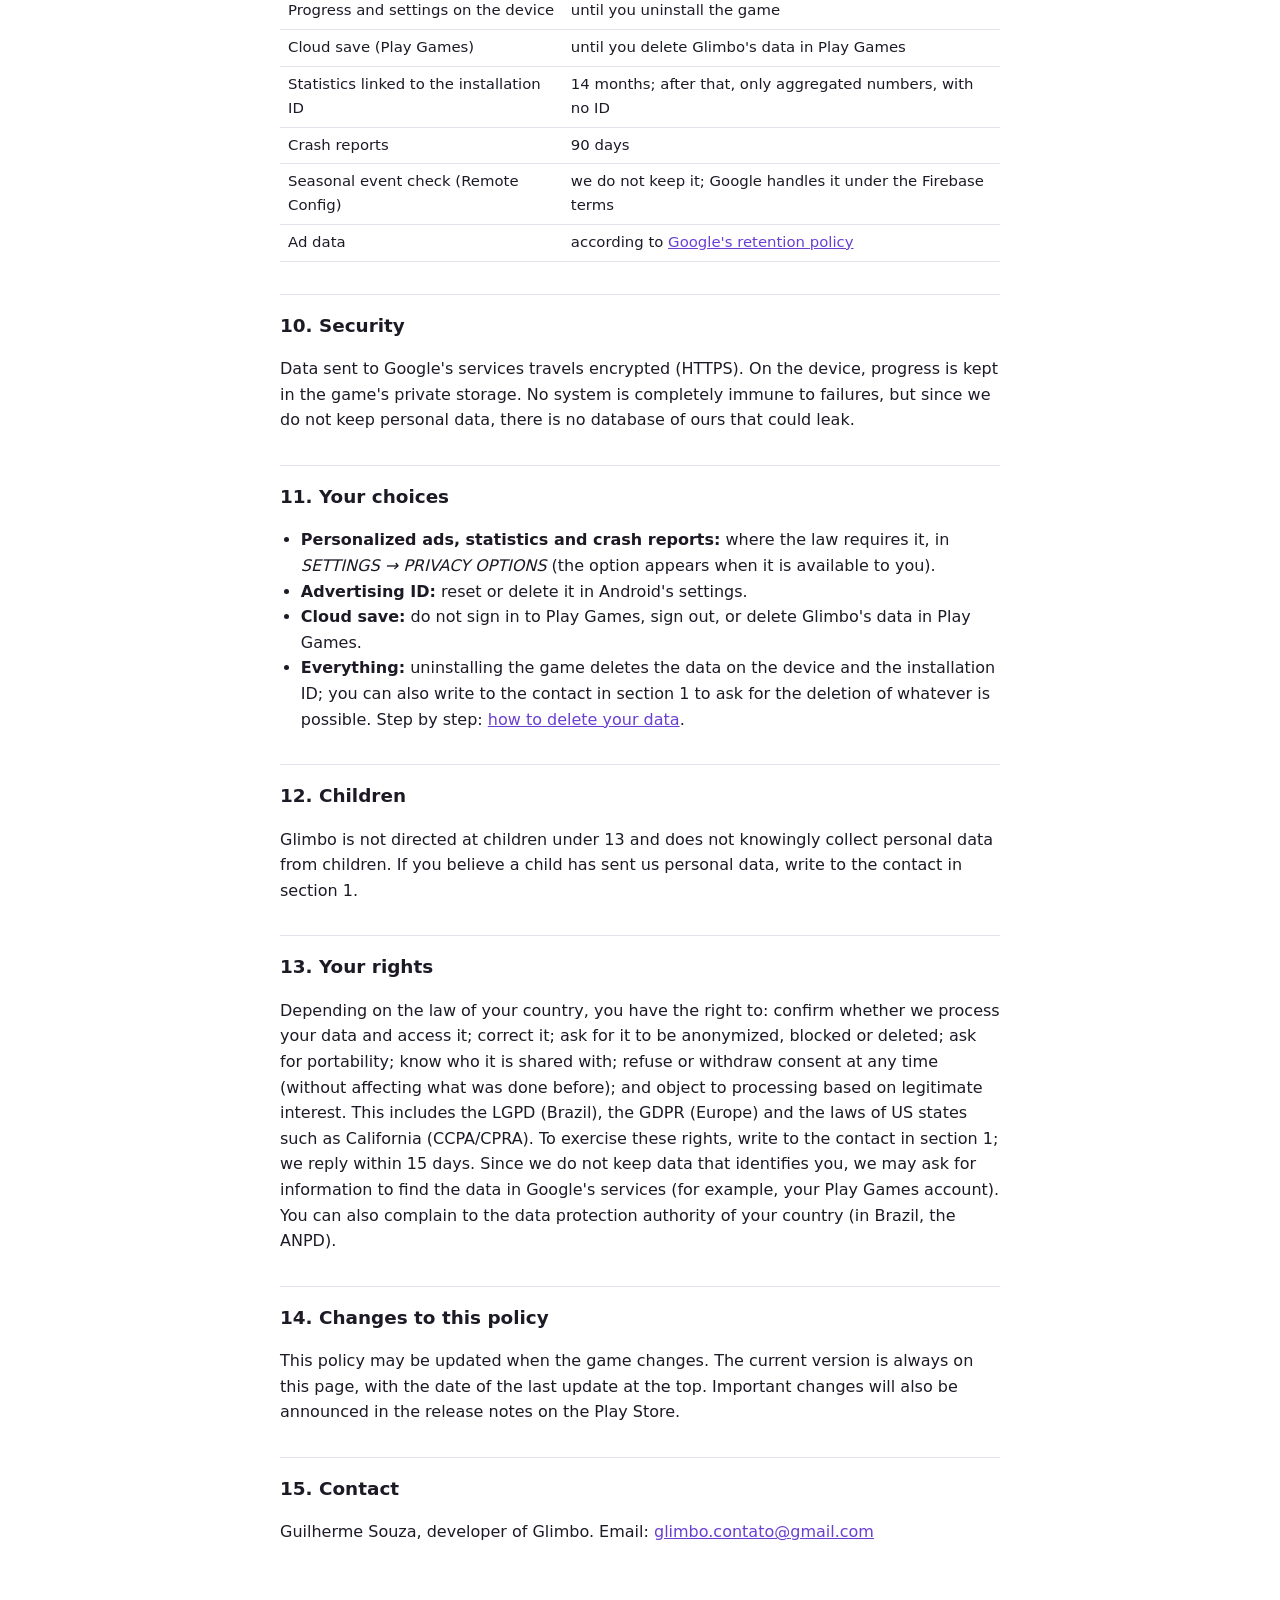
==== commit 5c40d8f2: "Política: eventos sazonais pelo Firebase Remote Config (seção 3.5, base legal, guarda, permissões), " ====
--- a/en.html
+++ b/en.html
@@ -11,7 +11,7 @@
 <nav class="langs"><a href="index.html">Português</a> · <b>English</b> · <a href="es.html">Español</a> · <a href="fr.html">Français</a></nav>
 
 <h1>Glimbo Privacy Policy</h1>
-<p class="date">Last updated: November 3, 2026</p>
+<p class="date">Last updated: November 10, 2026</p>
 
 <p>Glimbo is a block puzzle game for Android. This policy explains, as completely as possible, what data is used when
 you play, by whom, what for, for how long, and how you can refuse or ask for deletion.</p>
@@ -23,7 +23,7 @@
   location.</li>
   <li>Your progress stays on your device and, only if you sign in to Play Games, also in your Google account.</li>
   <li>The game uses Google services to show ads (AdMob), save your progress in the cloud (Play Games), understand how
-  the game is used and fix crashes (Firebase), and process purchases (Google Play).</li>
+  the game is used, fix crashes and open seasonal events (Firebase), and process purchases (Google Play).</li>
   <li><strong>We do not sell your data.</strong> The only advertising use is AdMob's ads, explained in section 3.1.</li>
   <li>Where the law requires it, personalized ads, usage statistics and crash reports are only used with your consent,
   which you can change in <em>SETTINGS → PRIVACY OPTIONS</em>.</li>
@@ -46,7 +46,7 @@
 <a href="https://firebase.google.com/terms/data-processing-terms">Firebase data processing terms</a>.</p>
 
 <h3>3.1 Ads (Google AdMob)</h3>
-<p>The game shows ads from Google AdMob: videos you choose to watch in exchange for a reward, and ads between games
+<p>The game shows ads from Google AdMob: videos you choose to watch in exchange for a reward, and ads between games and when leaving ZEN mode
 (which do not appear for players who bought "remove ads"). To show and measure ads and prevent fraud, AdMob may
 collect:</p>
 <ul>
@@ -100,6 +100,15 @@
 details; the game only receives from Google Play the confirmation that the purchase was made, to deliver what you
 bought. See the <a href="https://policies.google.com/privacy">Google Privacy Policy</a>.</p>
 
+<h3>3.5 Seasonal events (Firebase Remote Config)</h3>
+<p>The game's seasonal events (such as Christmas and New Year) open and close on the right dates through Firebase
+Remote Config. To do this, the game checks with Firebase when it opens, at most once an hour. The check sends the
+random installation ID (the same one as in section 3.3), the game's name and version, the Android version, and the
+language, country and time zone set on the device, and, if statistics are turned on, the in-game player
+characteristics from section 3.3; Google also receives the IP address, as with any connection. The answer only says
+which events are open and until when. This check is part of how the game works and happens even without consent to
+statistics, but it is not used for statistics or ads. See <a href="https://firebase.google.com/support/privacy">Privacy and Security in Firebase</a>.</p>
+
 <h2>4. What the game does not collect</h2>
 <p>The game does not ask for or collect: name, email, phone number, address, date of birth, contacts, photos, videos,
 files, messages, camera, microphone, precise location (GPS), the list of other installed apps or browsing history. It
@@ -108,7 +117,7 @@
 <h2>5. Android permissions</h2>
 <div class="table"><table>
 <tr><th>Permission</th><th>What for</th></tr>
-<tr><td>Internet and network state</td><td>ads, cloud save, statistics, crash reports and purchases</td></tr>
+<tr><td>Internet and network state</td><td>ads, cloud save, statistics, crash reports, purchases and seasonal events</td></tr>
 <tr><td>Advertising ID (AD_ID and the Android Privacy Sandbox ones)</td><td>AdMob ads (section 3.1)</td></tr>
 <tr><td>Purchases (Google Play Billing)</td><td>in-game purchases</td></tr>
 <tr><td>Install source (Install Referrer)</td><td>lets Firebase know where the game was installed from (for example, the Play Store)</td></tr>
@@ -124,6 +133,7 @@
 <tr><td>Personalized ads</td><td>your consent, where the law requires it</td></tr>
 <tr><td>Non-personalized ads and fraud prevention</td><td>legitimate interest (the game is free and funded by ads)</td></tr>
 <tr><td>Usage statistics and crash reports</td><td>your consent, where the law requires it; elsewhere, legitimate interest (improving the game and fixing errors)</td></tr>
+<tr><td>Opening and closing seasonal events (Remote Config)</td><td>performance of the service you asked for (the game) and legitimate interest (the game's content working on the right dates)</td></tr>
 </table></div>
 
 <h2>7. Sharing and sale</h2>
@@ -142,6 +152,7 @@
 <tr><td>Cloud save (Play Games)</td><td>until you delete Glimbo's data in Play Games</td></tr>
 <tr><td>Statistics linked to the installation ID</td><td>14 months; after that, only aggregated numbers, with no ID</td></tr>
 <tr><td>Crash reports</td><td>90 days</td></tr>
+<tr><td>Seasonal event check (Remote Config)</td><td>we do not keep it; Google handles it under the Firebase terms</td></tr>
 <tr><td>Ad data</td><td>according to <a href="https://policies.google.com/technologies/retention">Google's retention policy</a></td></tr>
 </table></div>
 
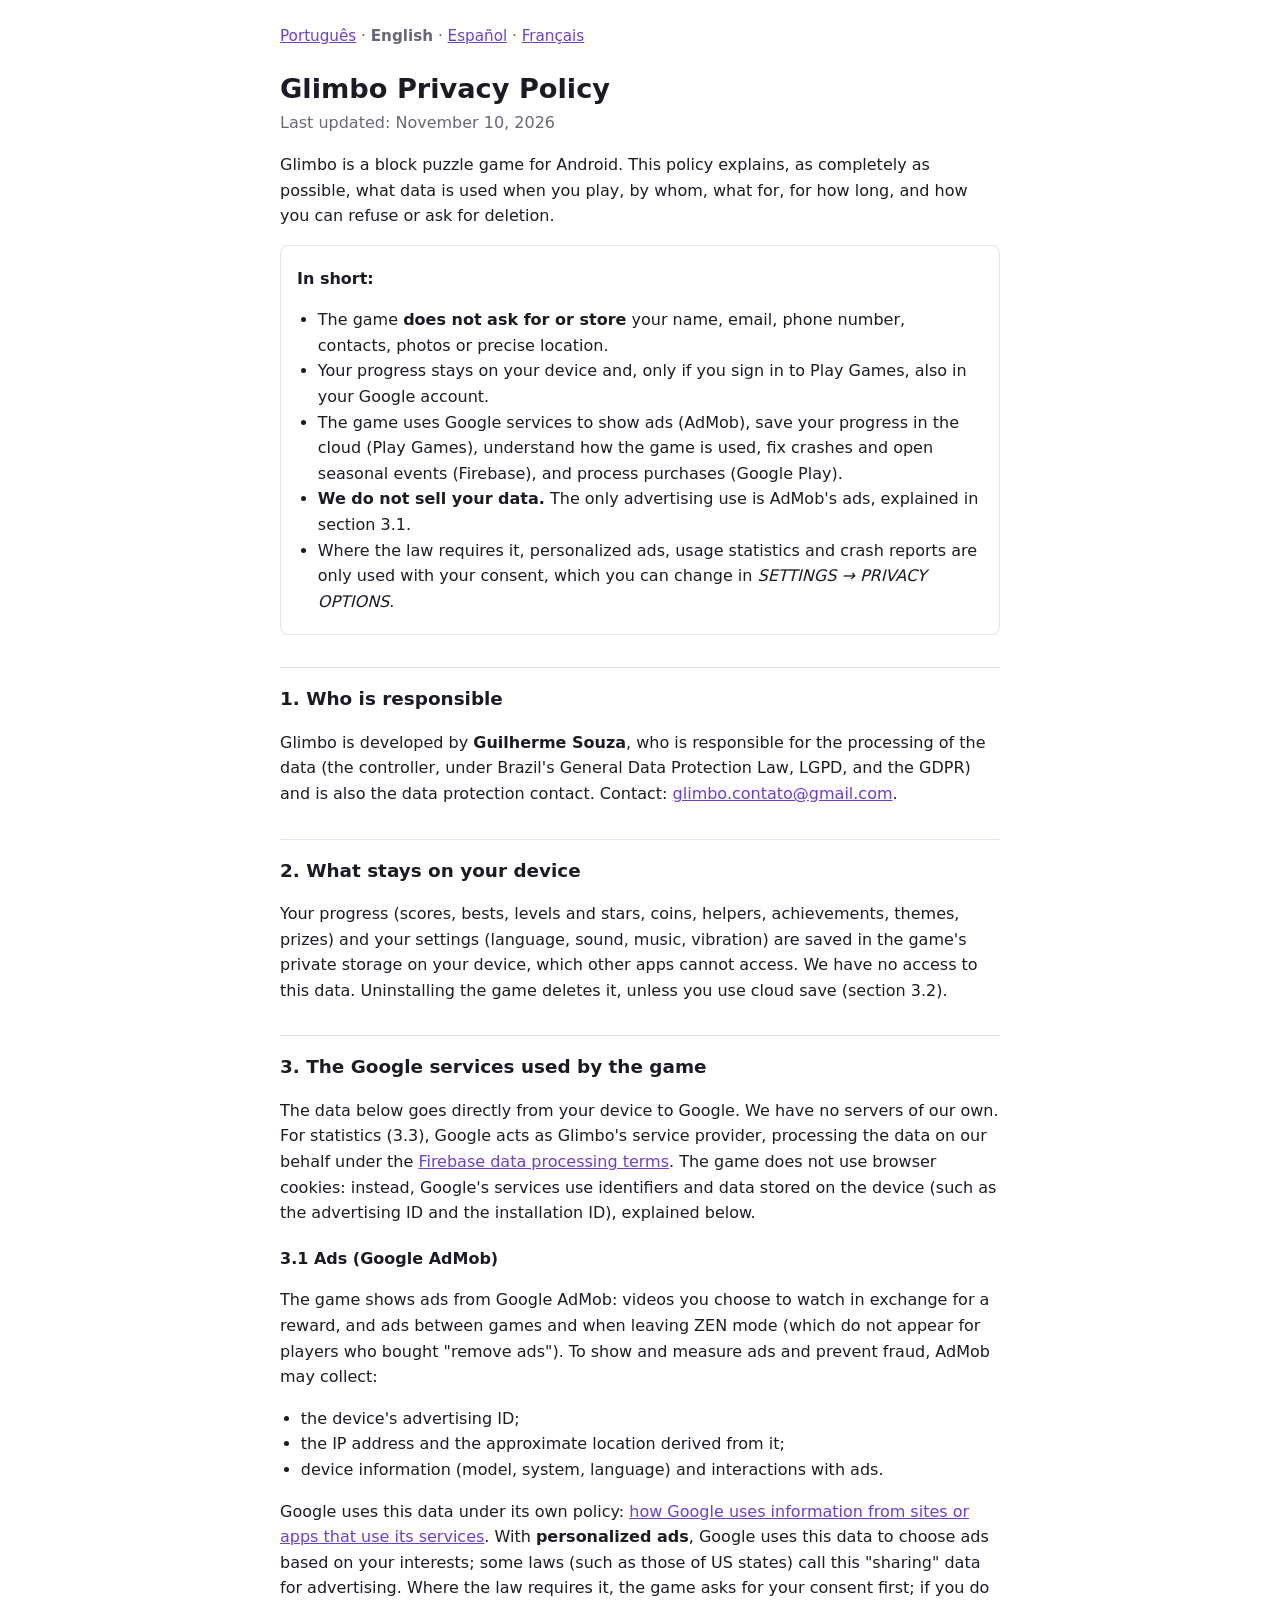
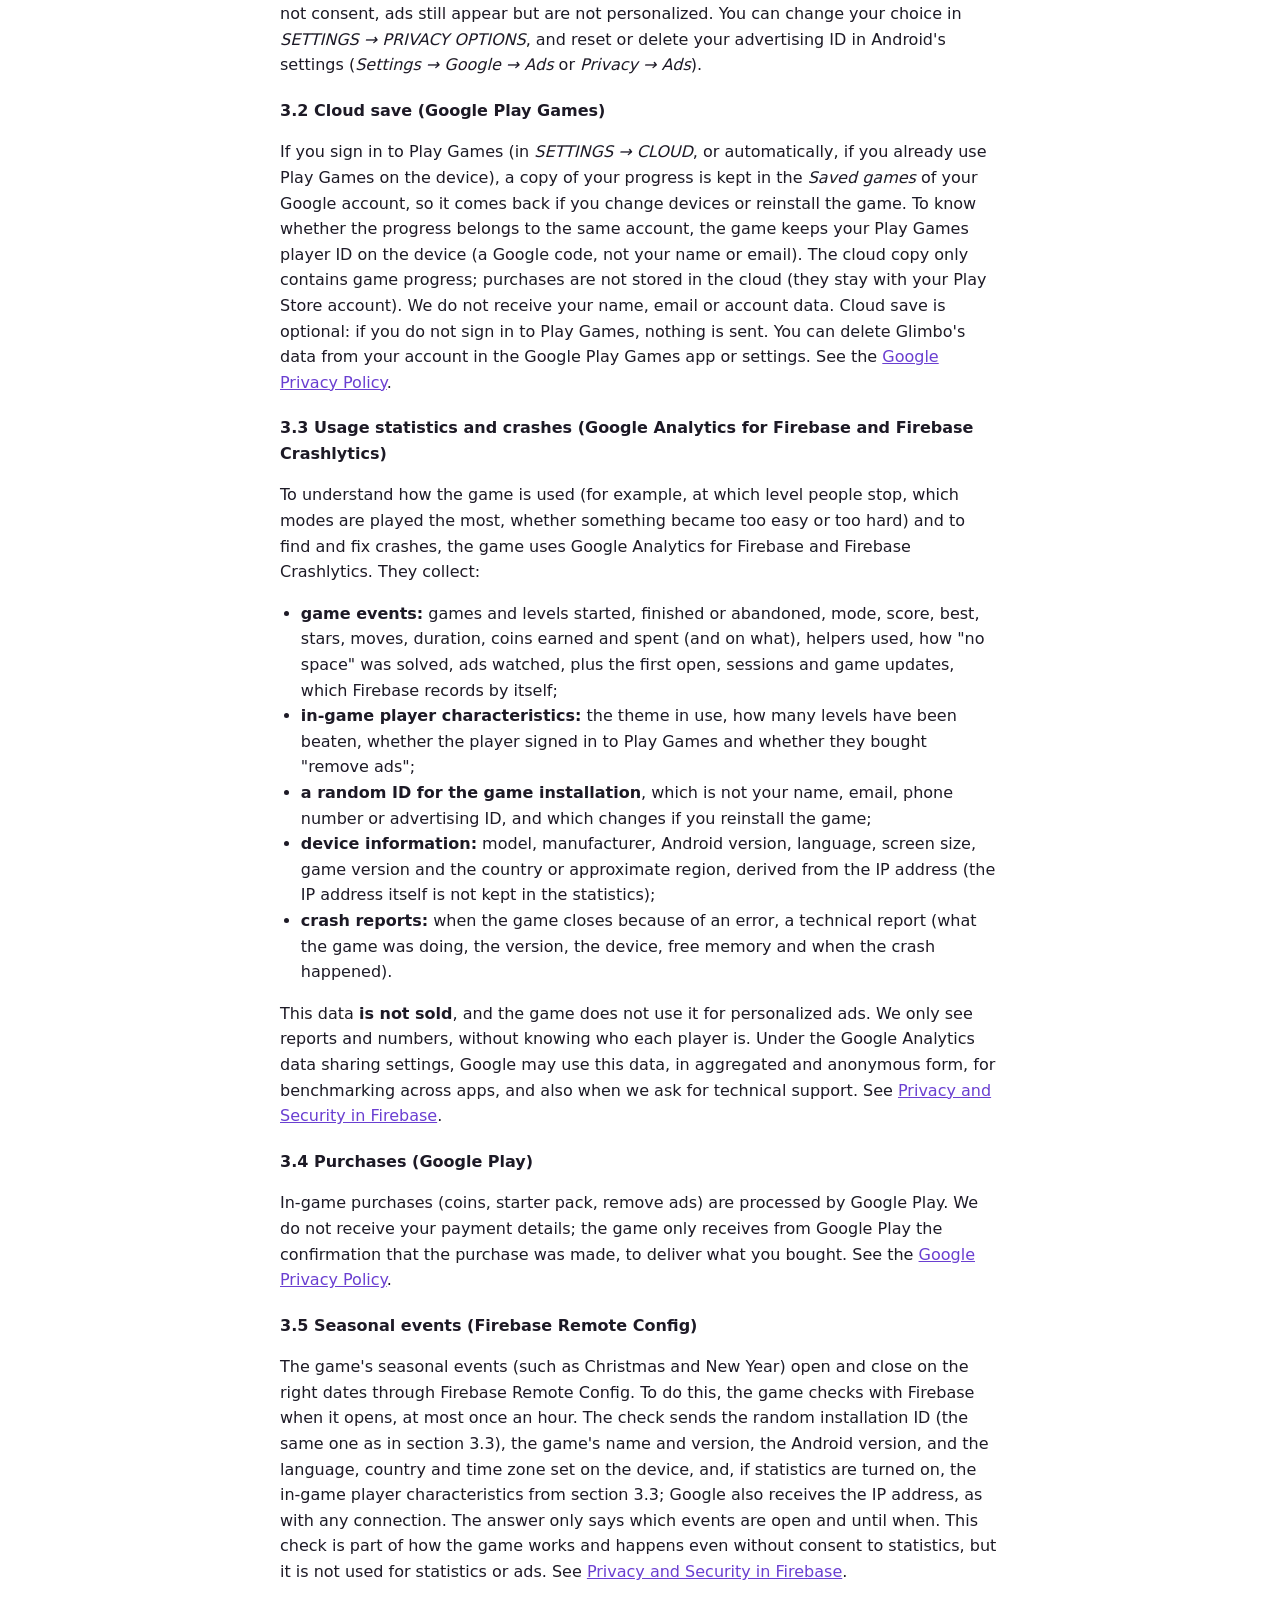
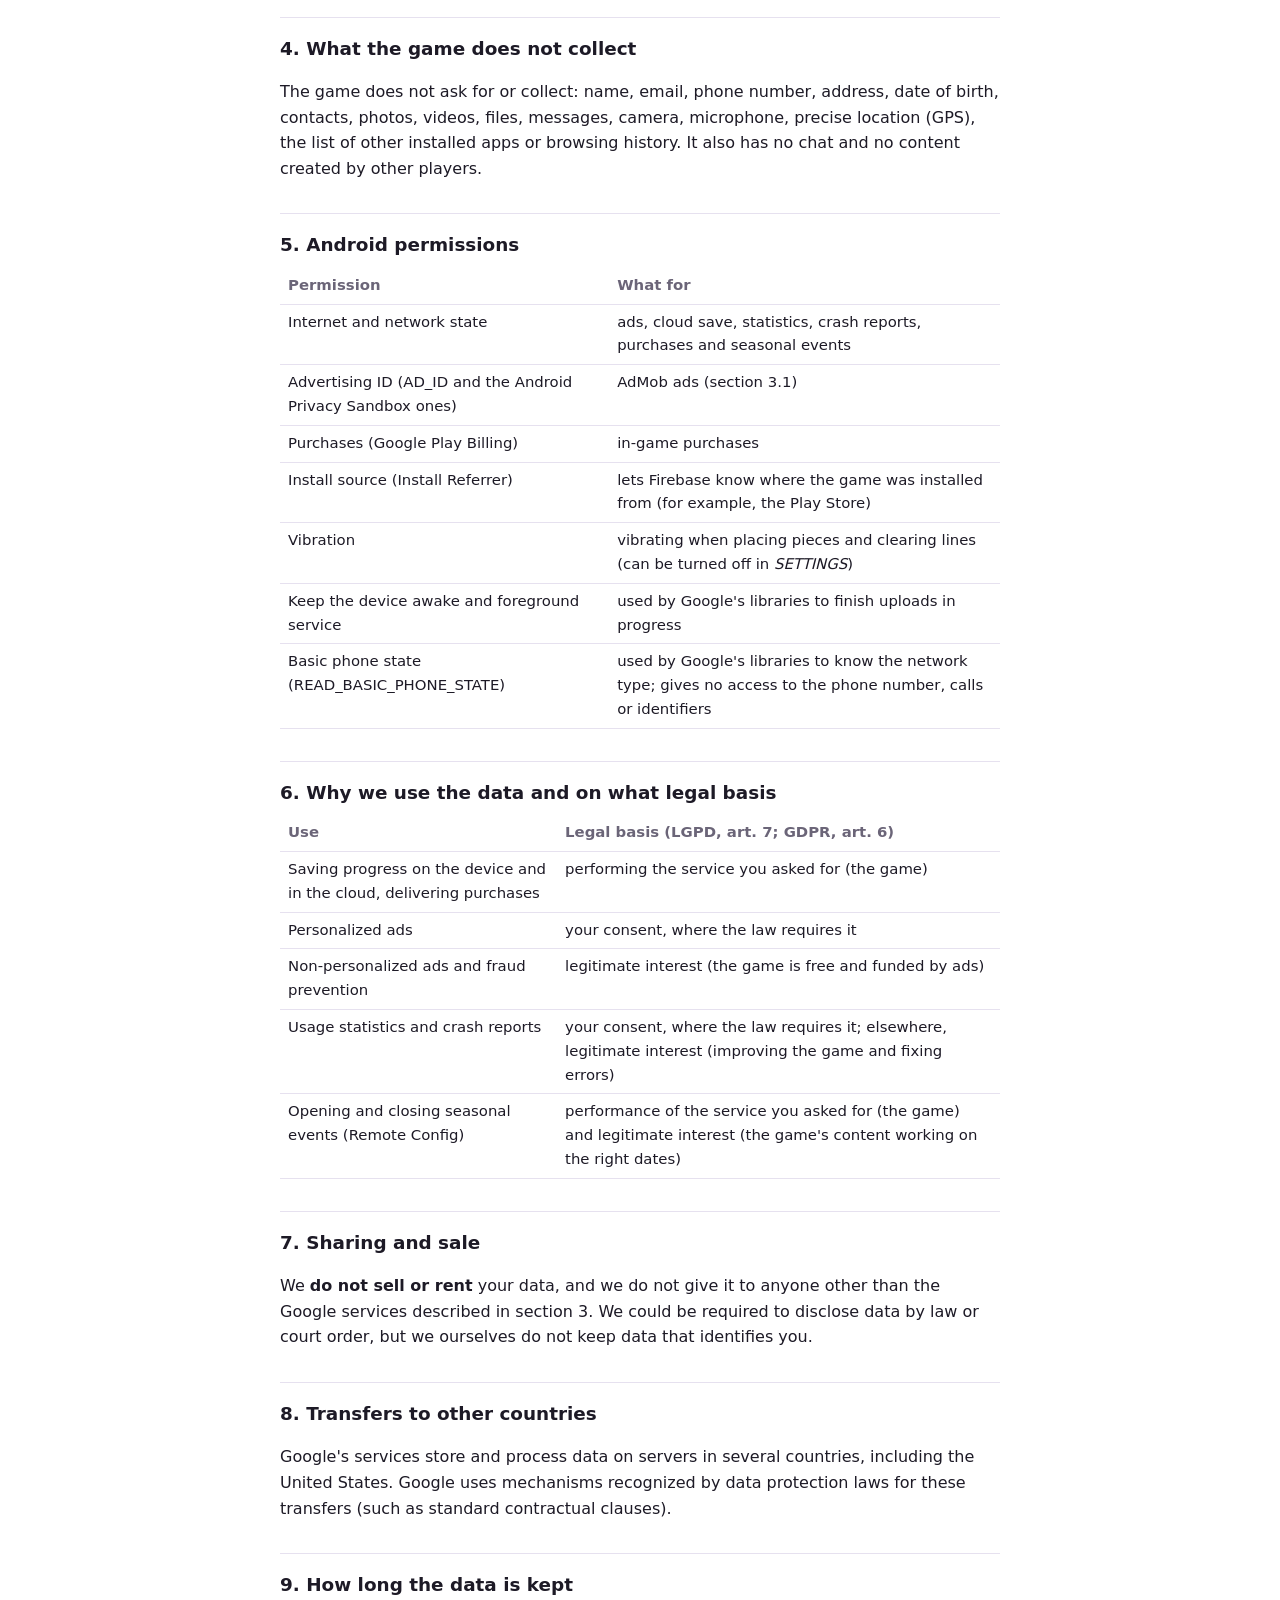
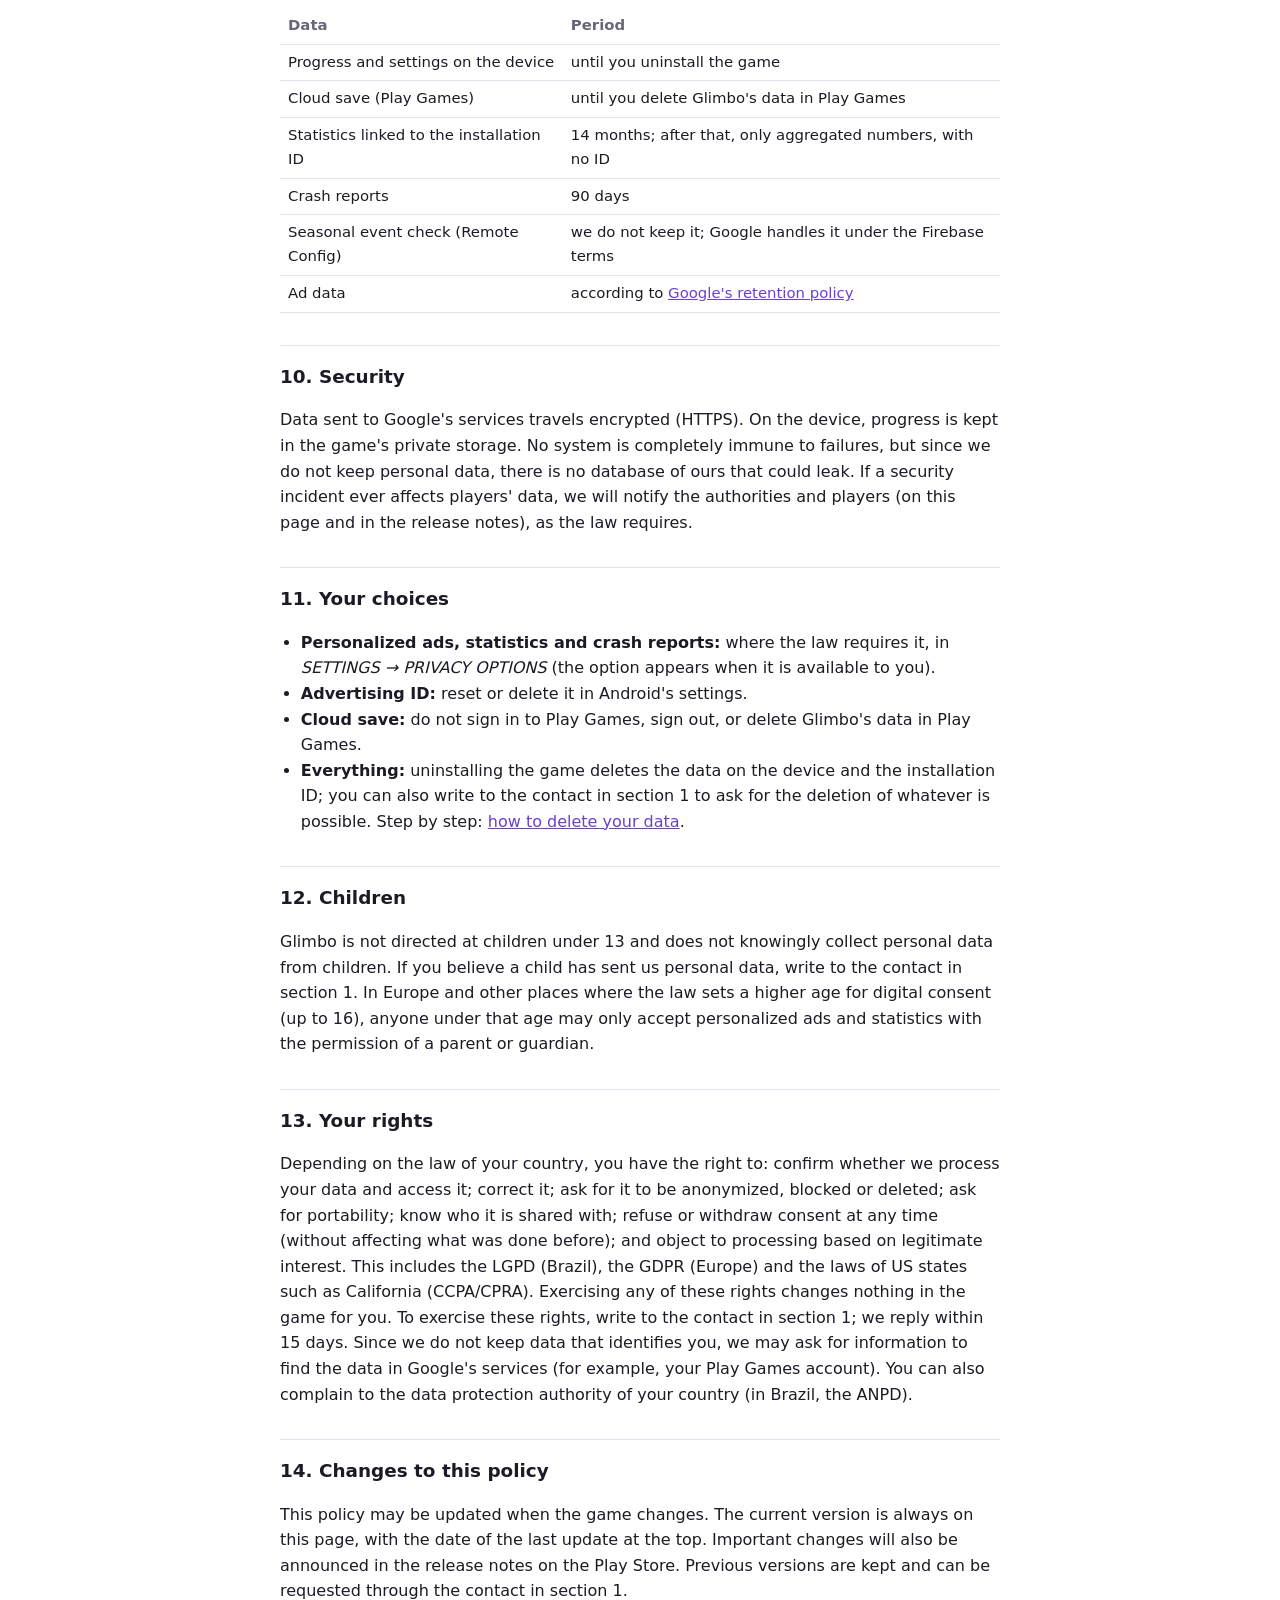
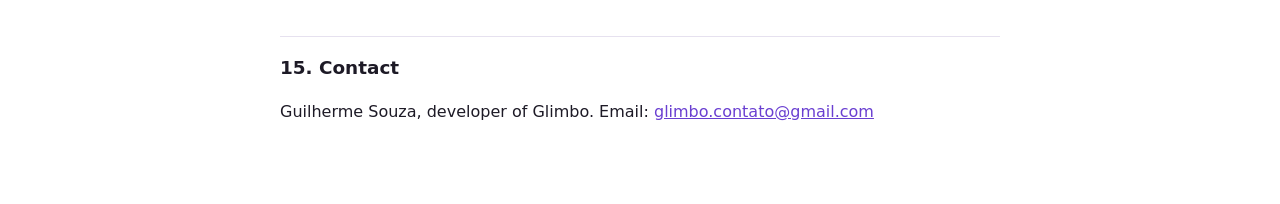
==== commit 9721b632: "Política: cookies e tecnologias parecidas, aviso de incidente de segurança, idade do consentimento d" ====
--- a/en.html
+++ b/en.html
@@ -43,7 +43,7 @@
 <h2>3. The Google services used by the game</h2>
 <p>The data below goes directly from your device to Google. We have no servers of our own. For statistics (3.3),
 Google acts as Glimbo's service provider, processing the data on our behalf under the
-<a href="https://firebase.google.com/terms/data-processing-terms">Firebase data processing terms</a>.</p>
+<a href="https://firebase.google.com/terms/data-processing-terms">Firebase data processing terms</a>. The game does not use browser cookies: instead, Google's services use identifiers and data stored on the device (such as the advertising ID and the installation ID), explained below.</p>
 
 <h3>3.1 Ads (Google AdMob)</h3>
 <p>The game shows ads from Google AdMob: videos you choose to watch in exchange for a reward, and ads between games and when leaving ZEN mode
@@ -159,7 +159,7 @@
 <h2>10. Security</h2>
 <p>Data sent to Google's services travels encrypted (HTTPS). On the device, progress is kept in the game's private
 storage. No system is completely immune to failures, but since we do not keep personal data, there is no database of
-ours that could leak.</p>
+ours that could leak. If a security incident ever affects players' data, we will notify the authorities and players (on this page and in the release notes), as the law requires.</p>
 
 <h2>11. Your choices</h2>
 <ul>
@@ -174,20 +174,20 @@
 
 <h2>12. Children</h2>
 <p>Glimbo is not directed at children under 13 and does not knowingly collect personal data from children. If you
-believe a child has sent us personal data, write to the contact in section 1.</p>
+believe a child has sent us personal data, write to the contact in section 1. In Europe and other places where the law sets a higher age for digital consent (up to 16), anyone under that age may only accept personalized ads and statistics with the permission of a parent or guardian.</p>
 
 <h2>13. Your rights</h2>
 <p>Depending on the law of your country, you have the right to: confirm whether we process your data and access it;
 correct it; ask for it to be anonymized, blocked or deleted; ask for portability; know who it is shared with; refuse
 or withdraw consent at any time (without affecting what was done before); and object to processing based on
 legitimate interest. This includes the LGPD (Brazil), the GDPR (Europe) and the laws of US states such as California
-(CCPA/CPRA). To exercise these rights, write to the contact in section 1; we reply within 15 days. Since we do not
+(CCPA/CPRA). Exercising any of these rights changes nothing in the game for you. To exercise these rights, write to the contact in section 1; we reply within 15 days. Since we do not
 keep data that identifies you, we may ask for information to find the data in Google's services (for example, your
 Play Games account). You can also complain to the data protection authority of your country (in Brazil, the ANPD).</p>
 
 <h2>14. Changes to this policy</h2>
 <p>This policy may be updated when the game changes. The current version is always on this page, with the date of
-the last update at the top. Important changes will also be announced in the release notes on the Play Store.</p>
+the last update at the top. Important changes will also be announced in the release notes on the Play Store. Previous versions are kept and can be requested through the contact in section 1.</p>
 
 <h2>15. Contact</h2>
 <p>Guilherme Souza, developer of Glimbo. Email: <a href="mailto:glimbo.contato@gmail.com">glimbo.contato@gmail.com</a></p>
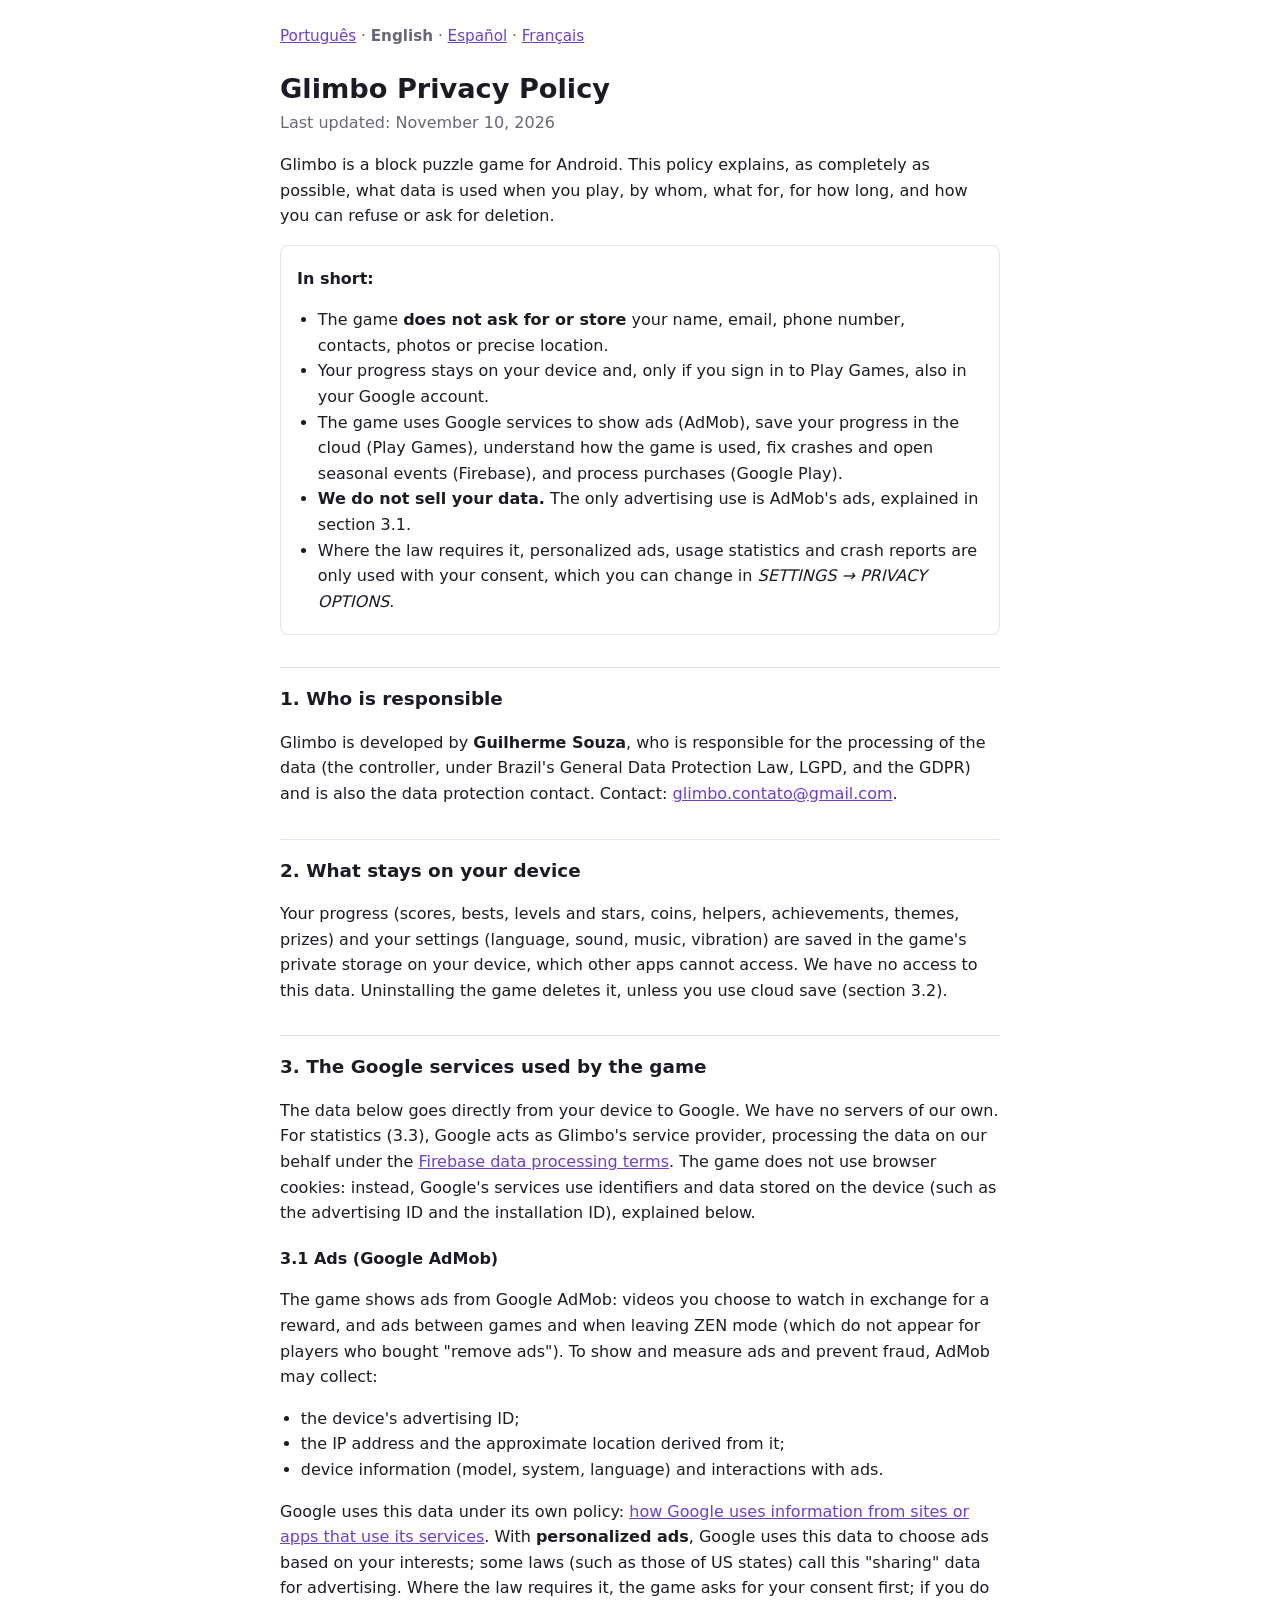
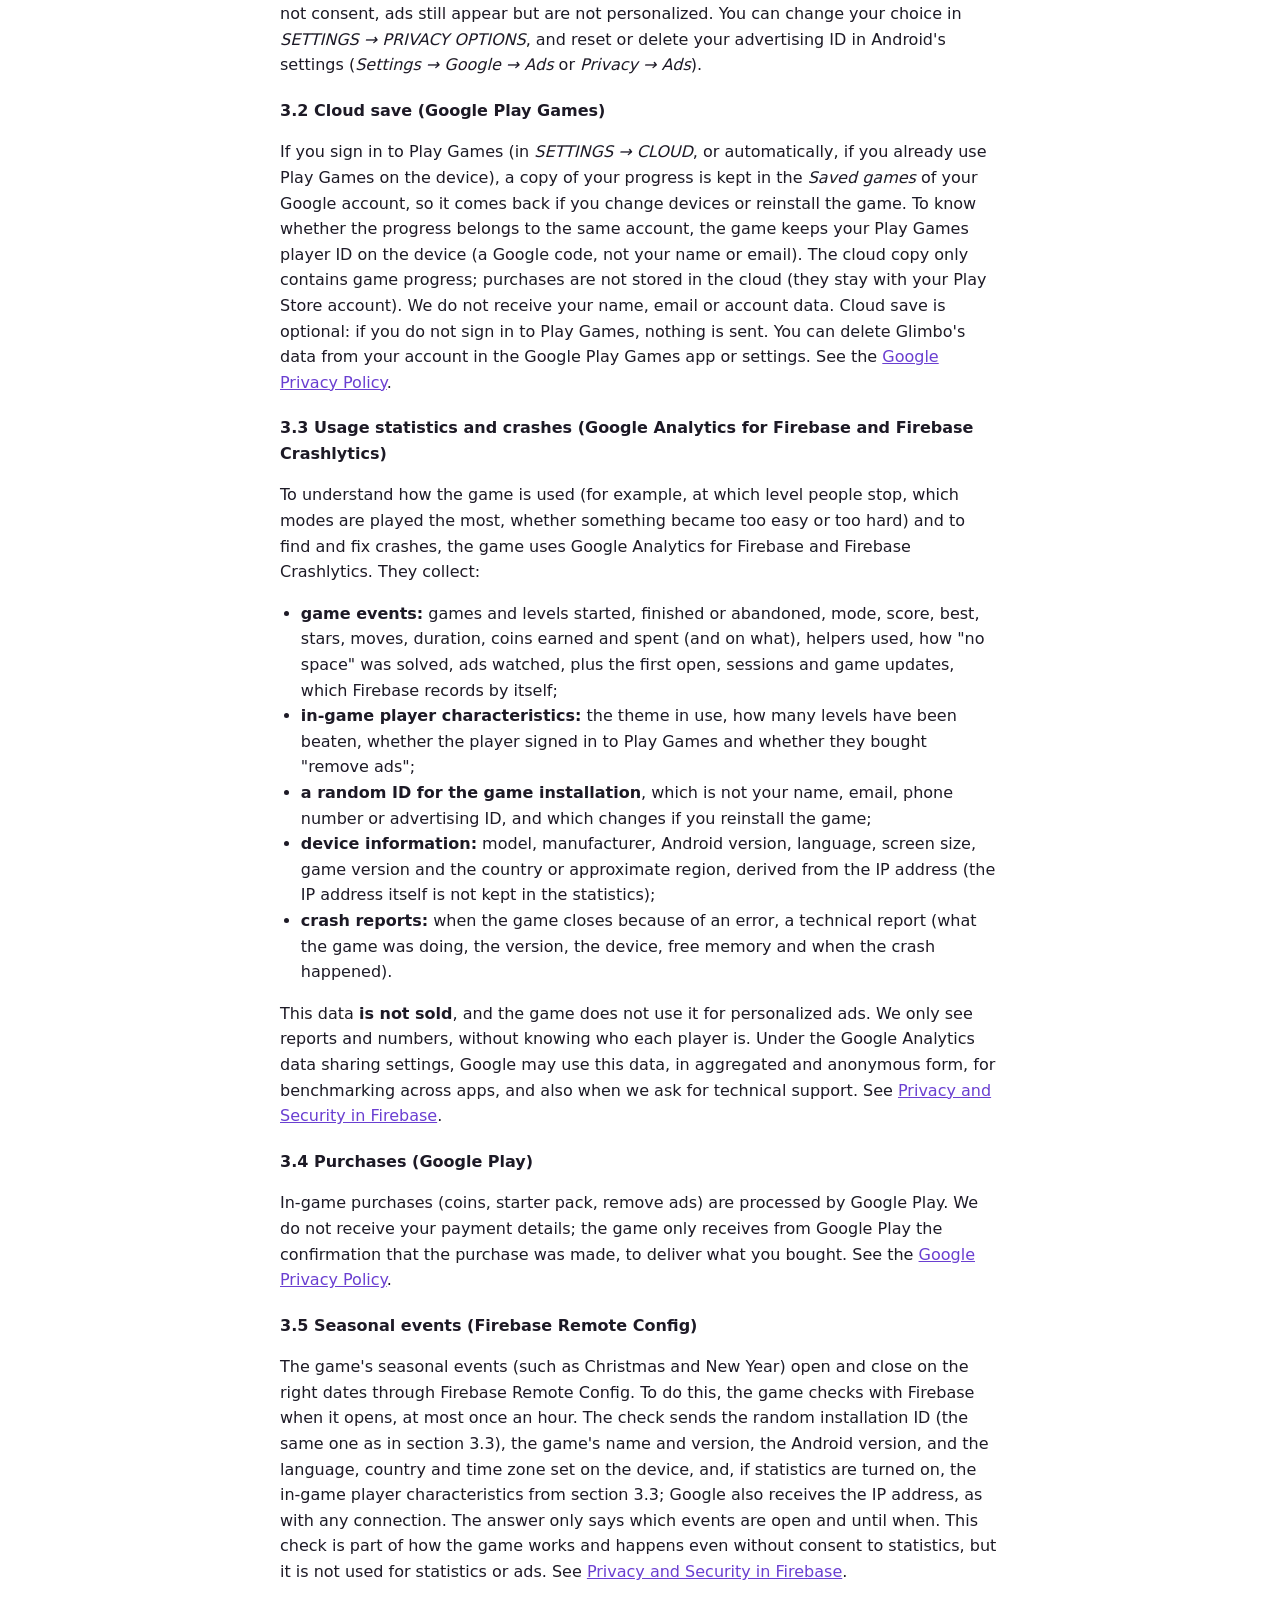
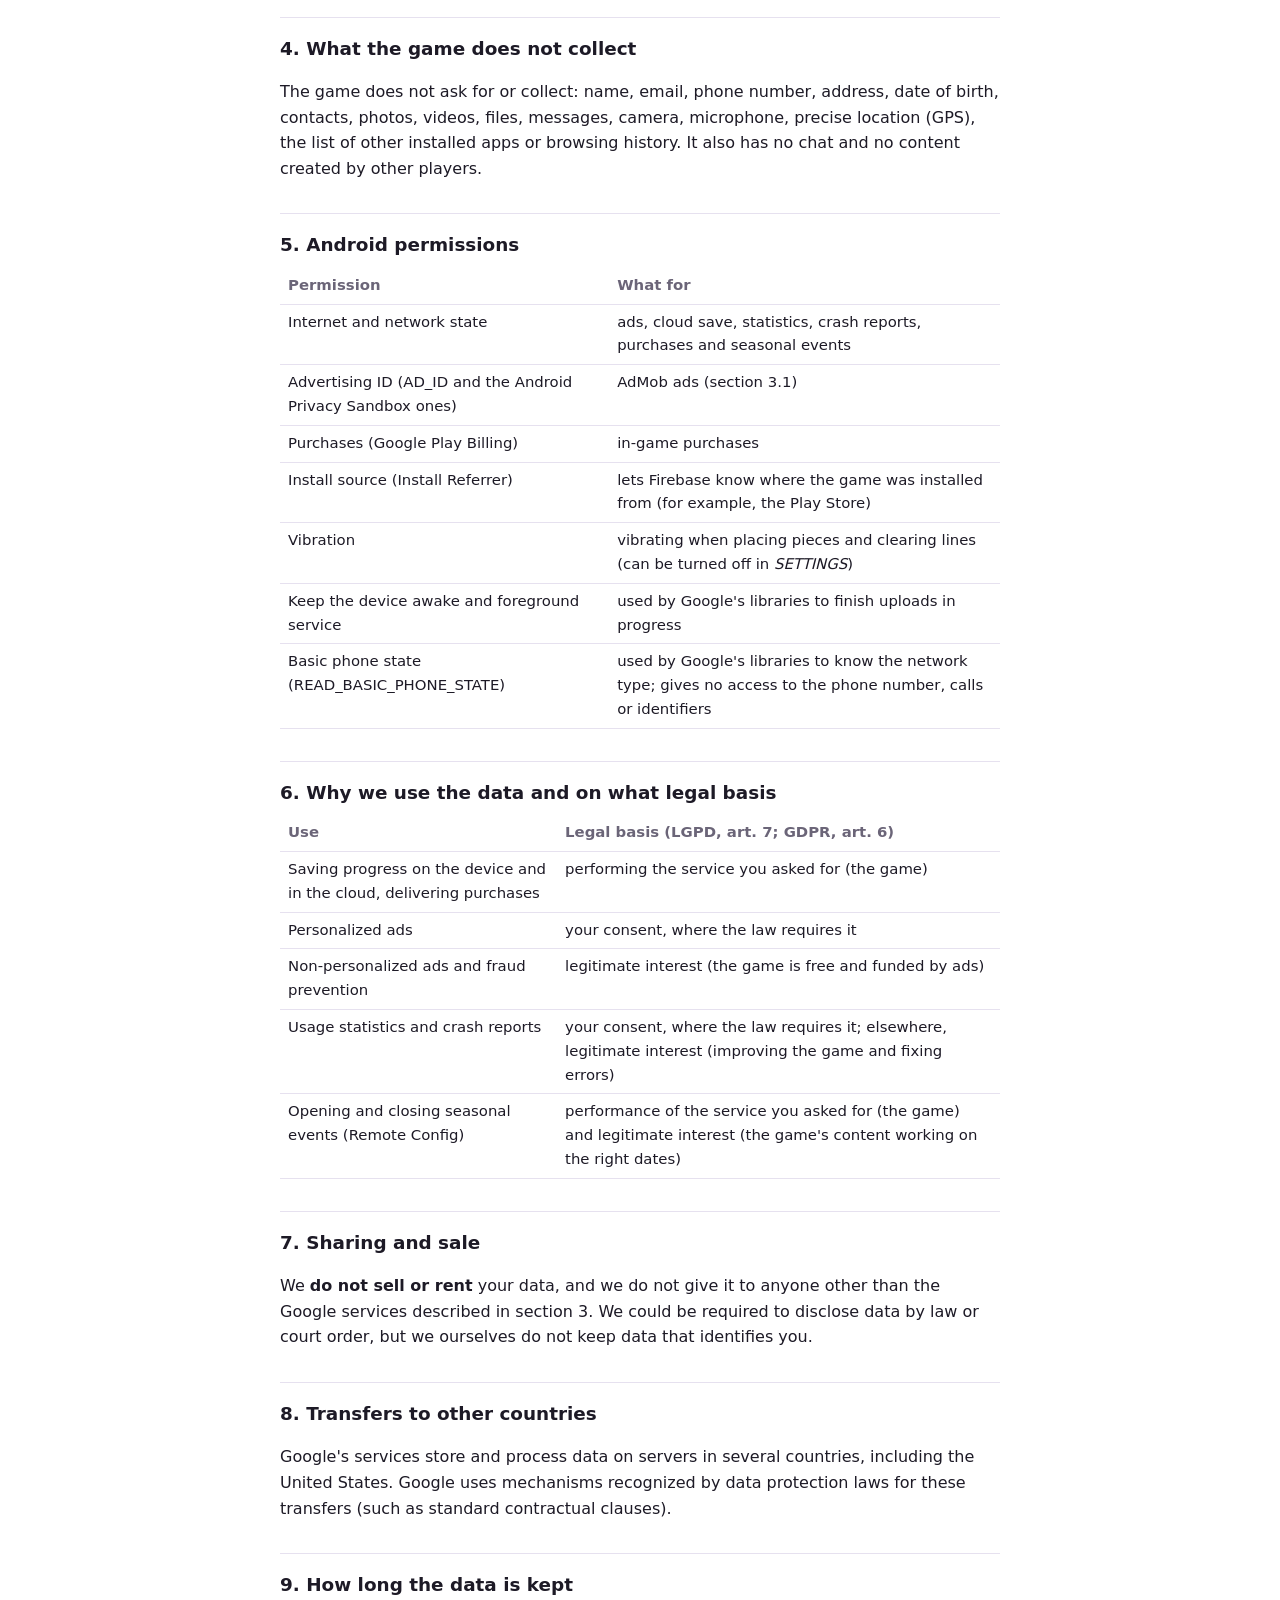
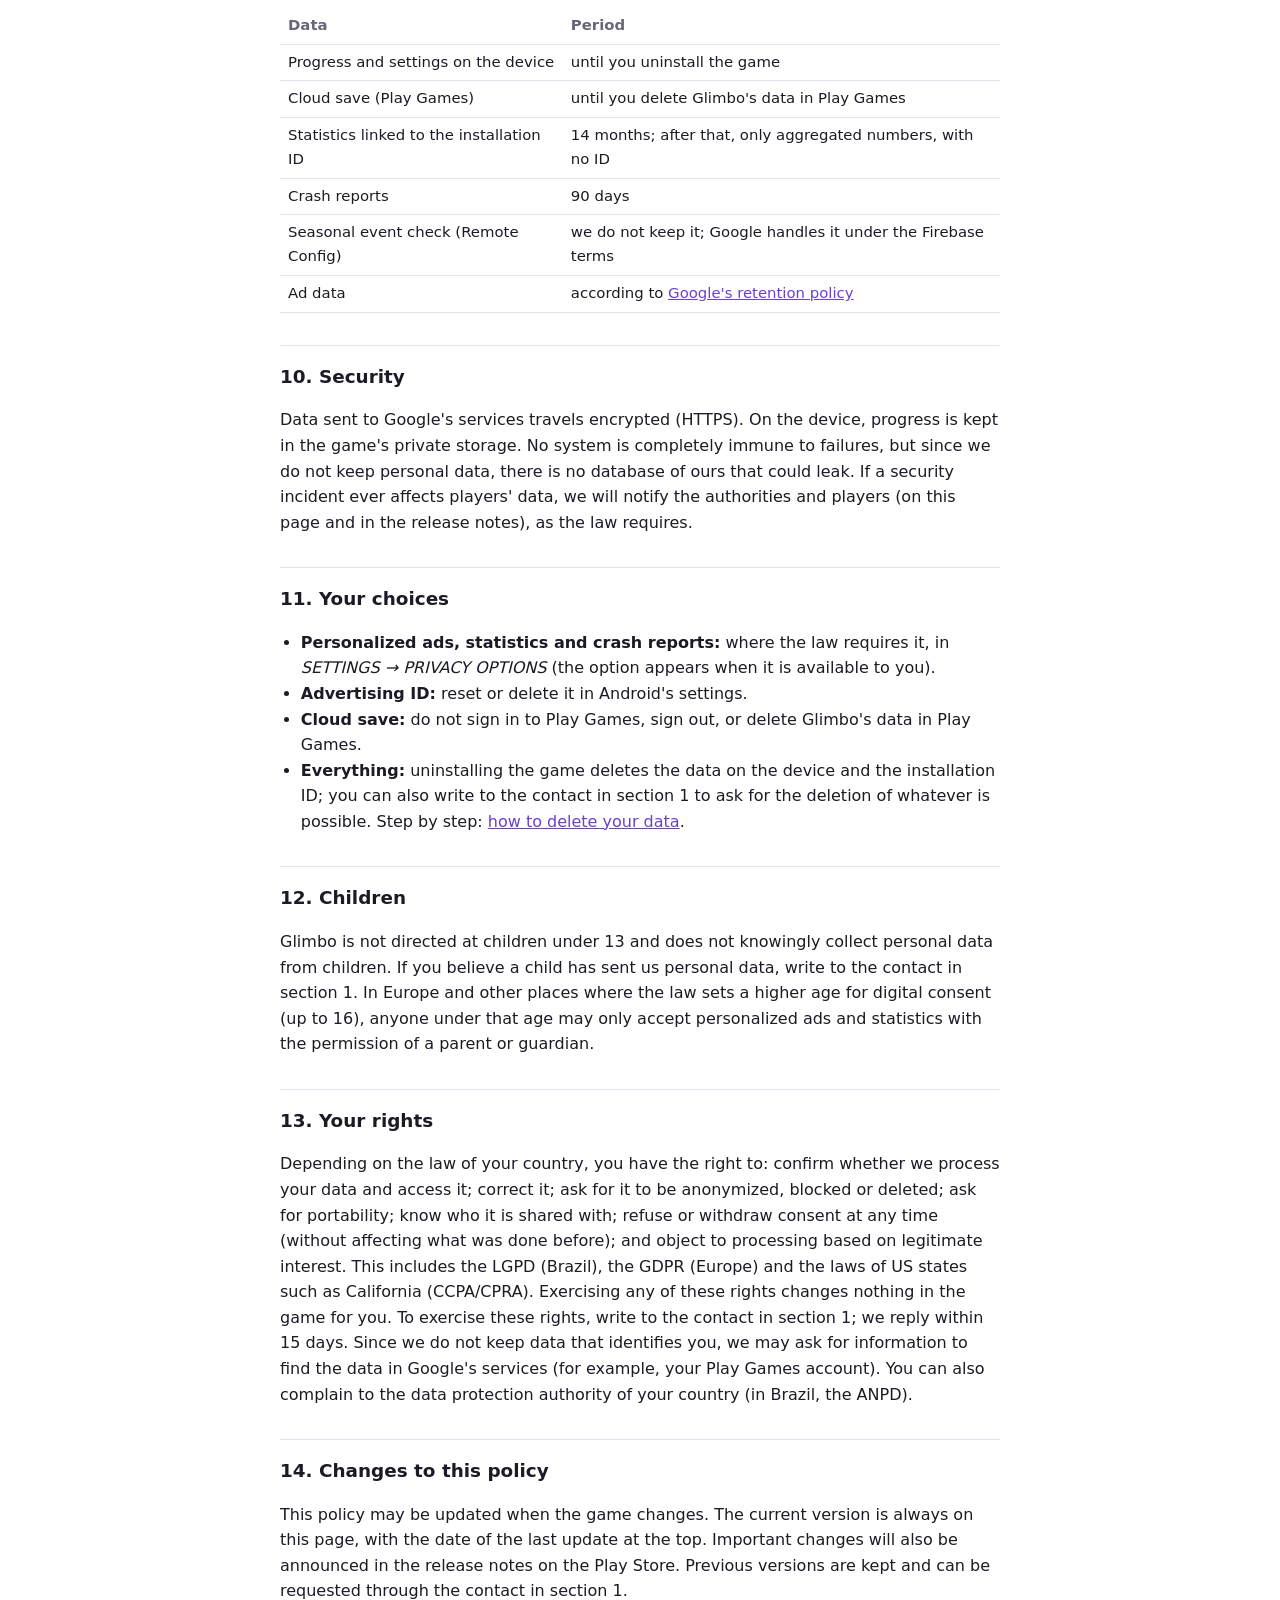
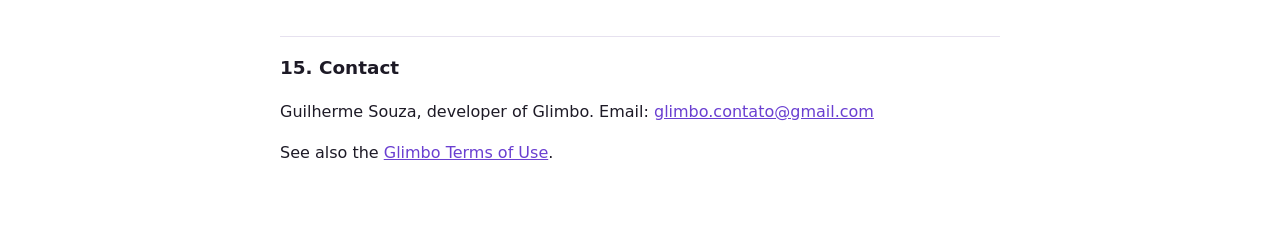
==== commit 4e120bd7: "Termos de Uso do Glimbo nos 4 idiomas (adaptados do App Privacy Policy Generator ao jogo) e o link n" ====
--- a/en.html
+++ b/en.html
@@ -191,6 +191,7 @@
 
 <h2>15. Contact</h2>
 <p>Guilherme Souza, developer of Glimbo. Email: <a href="mailto:glimbo.contato@gmail.com">glimbo.contato@gmail.com</a></p>
+<p>See also the <a href="termos-en.html">Glimbo Terms of Use</a>.</p>
 </main>
 </body>
 </html>
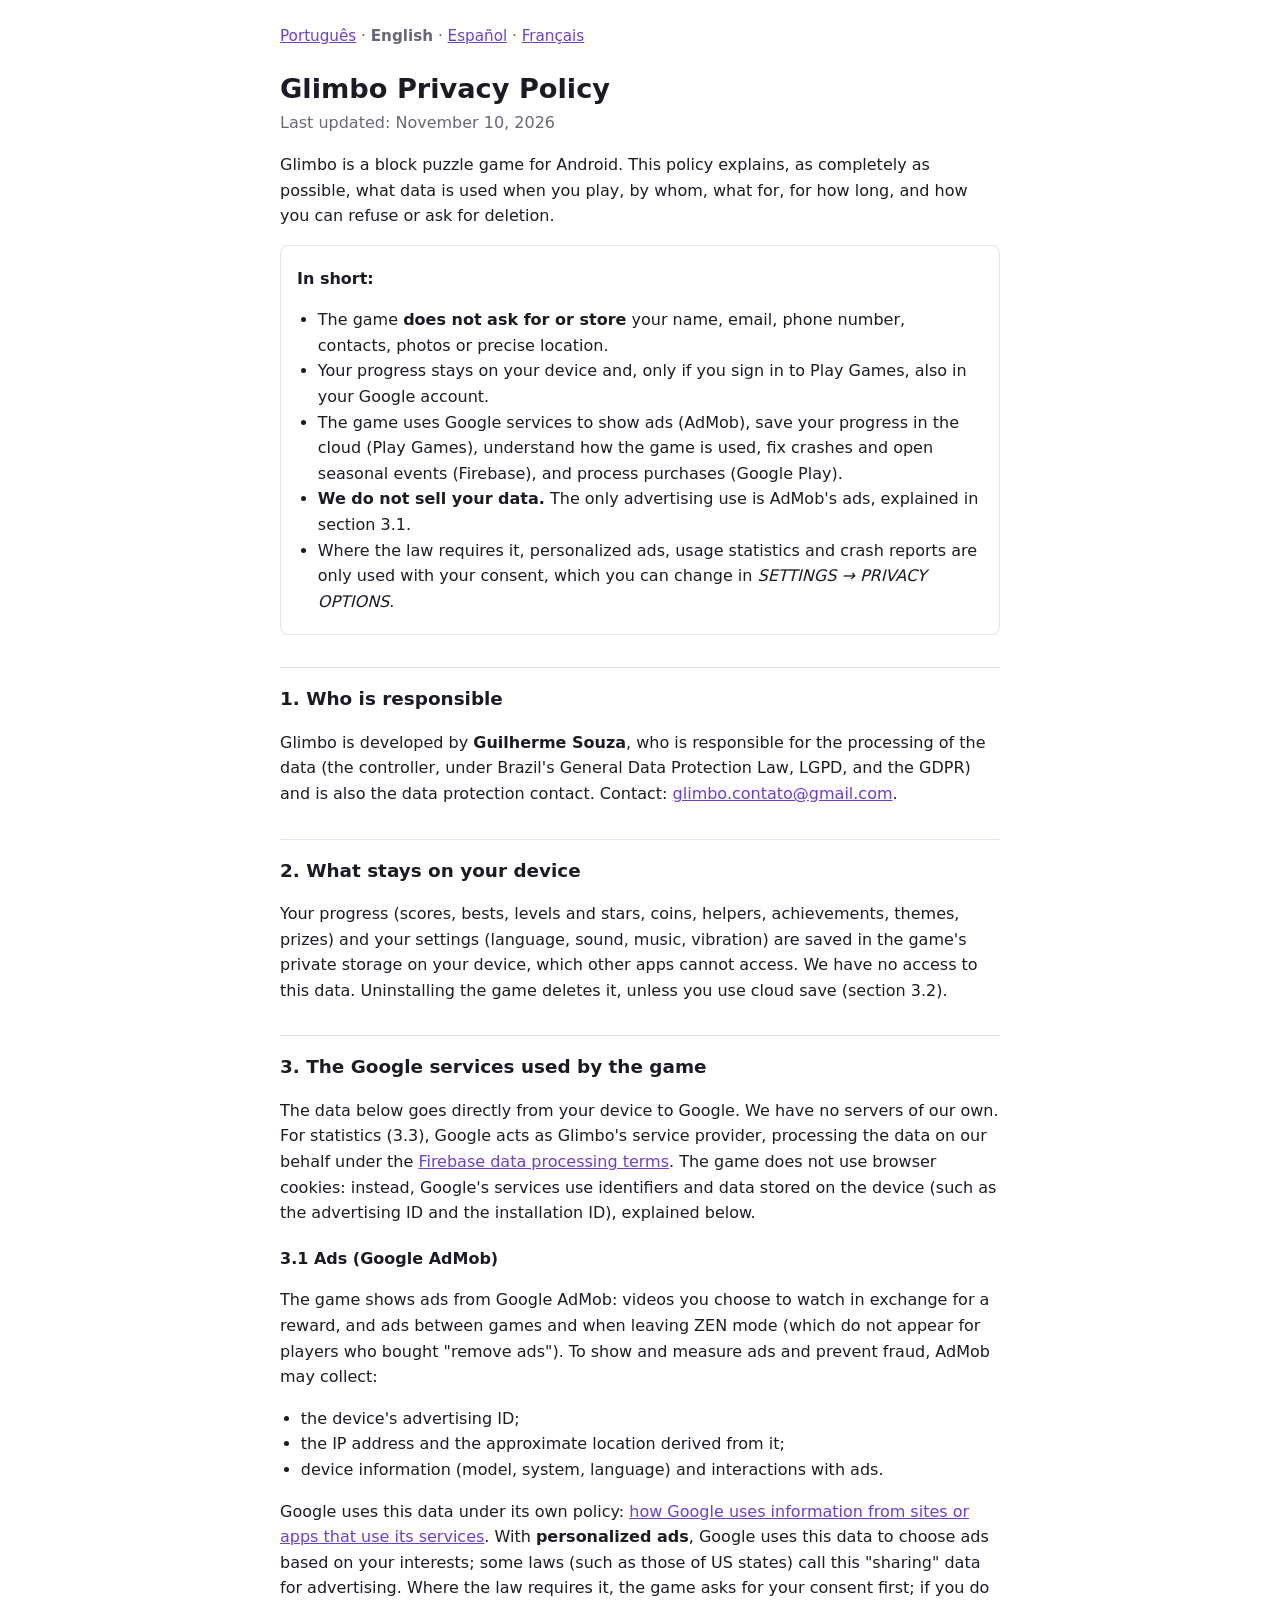
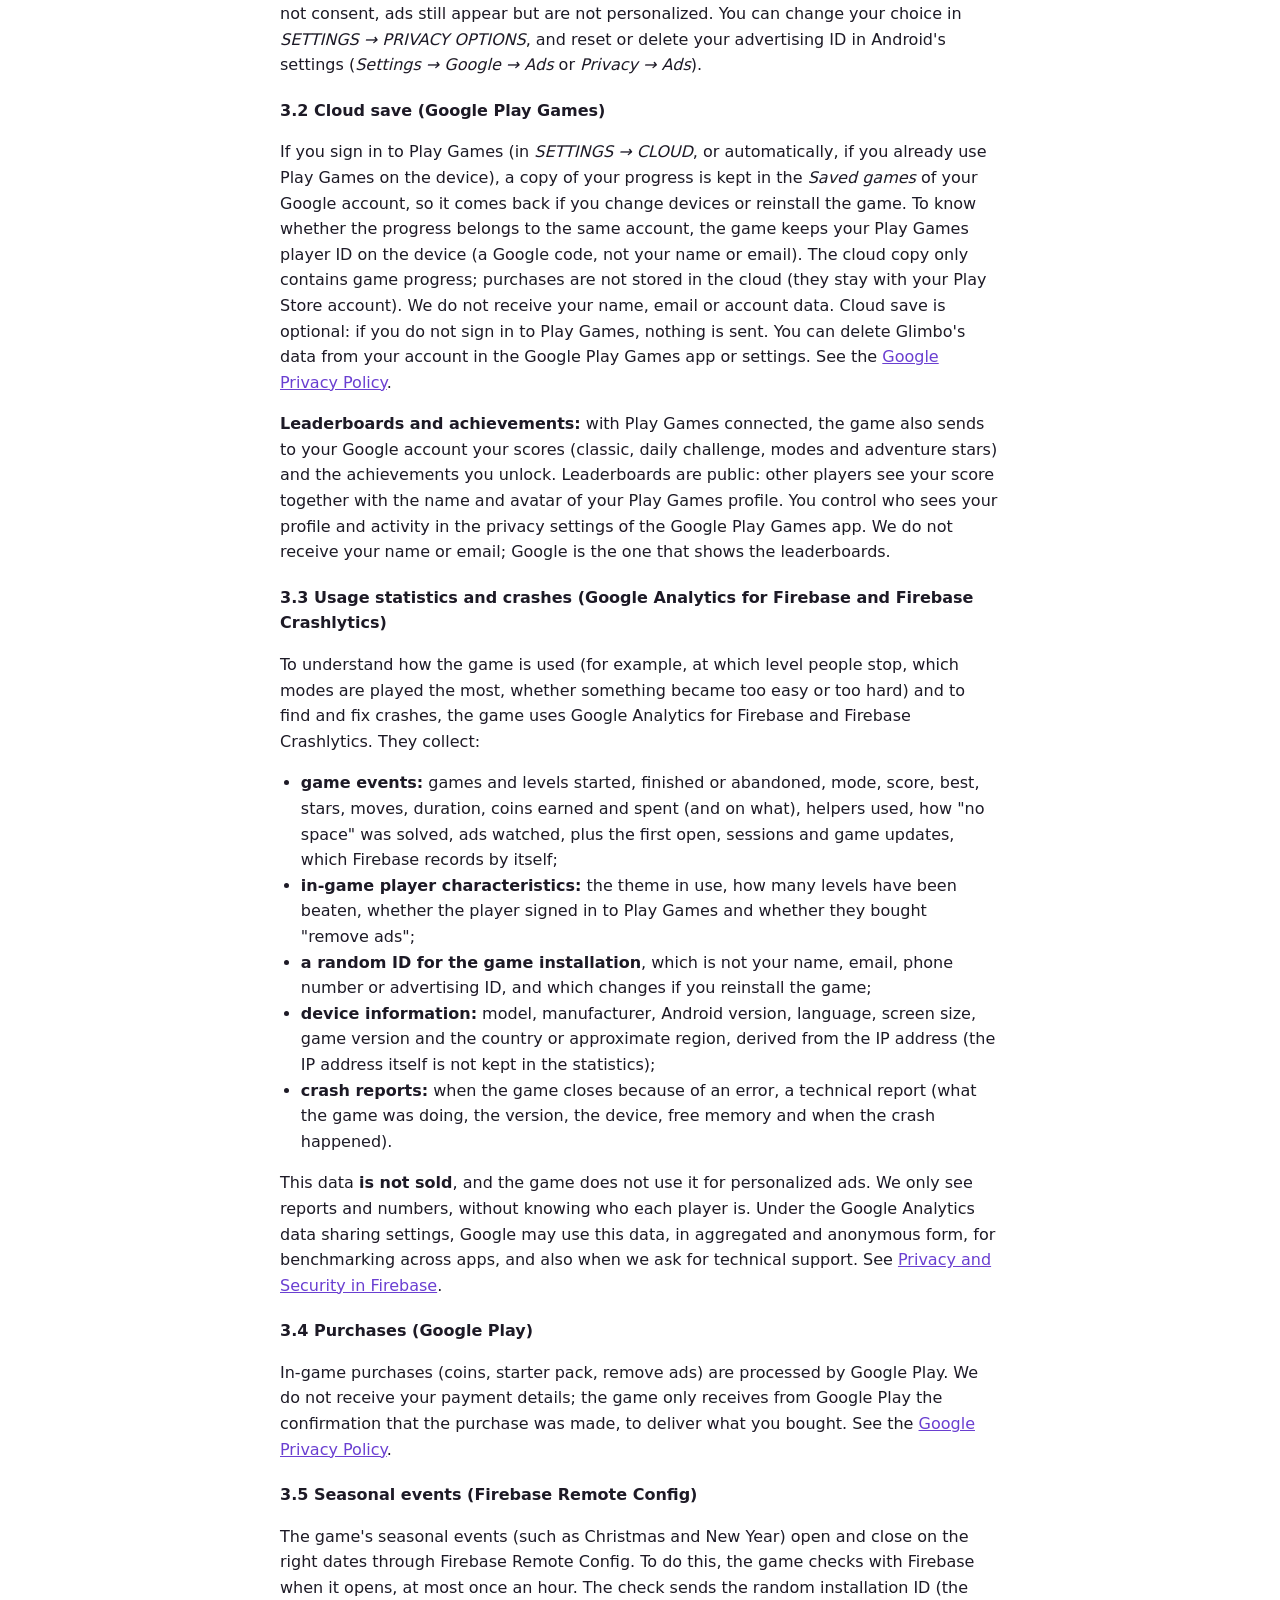
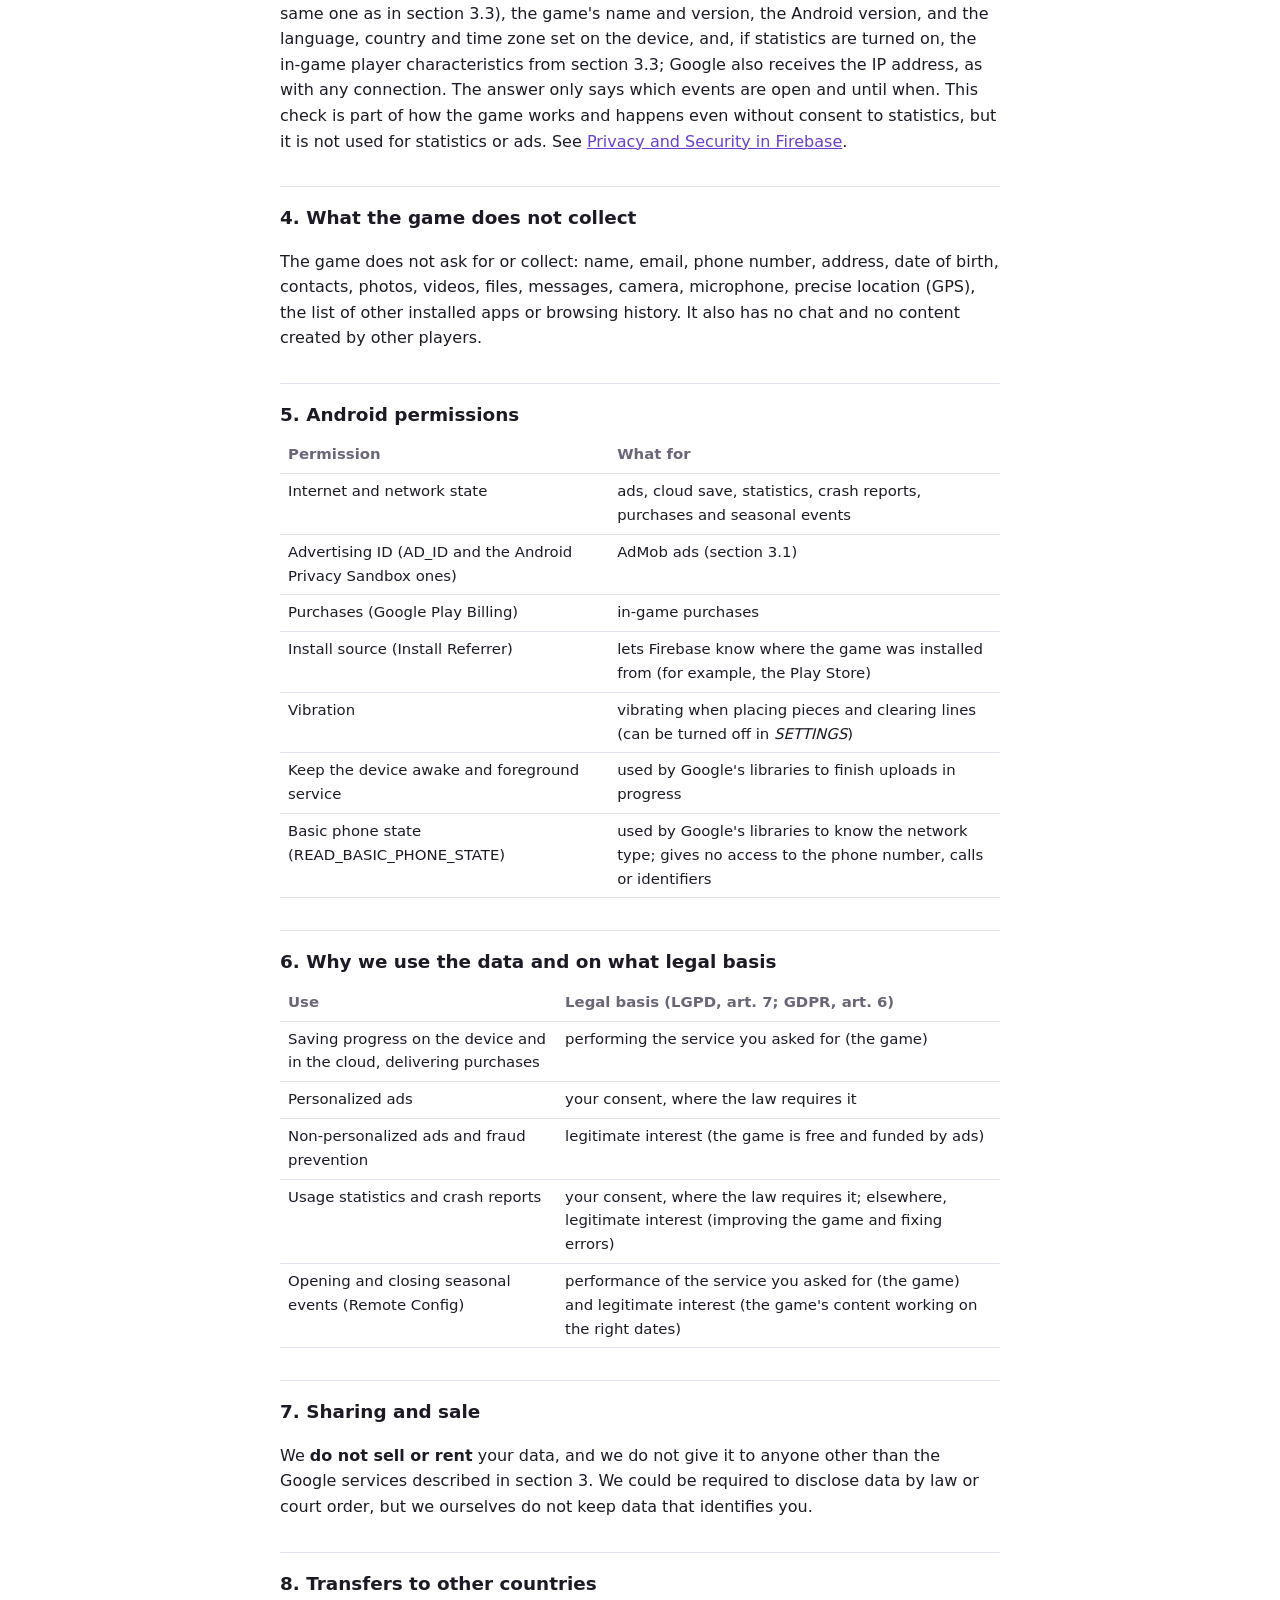
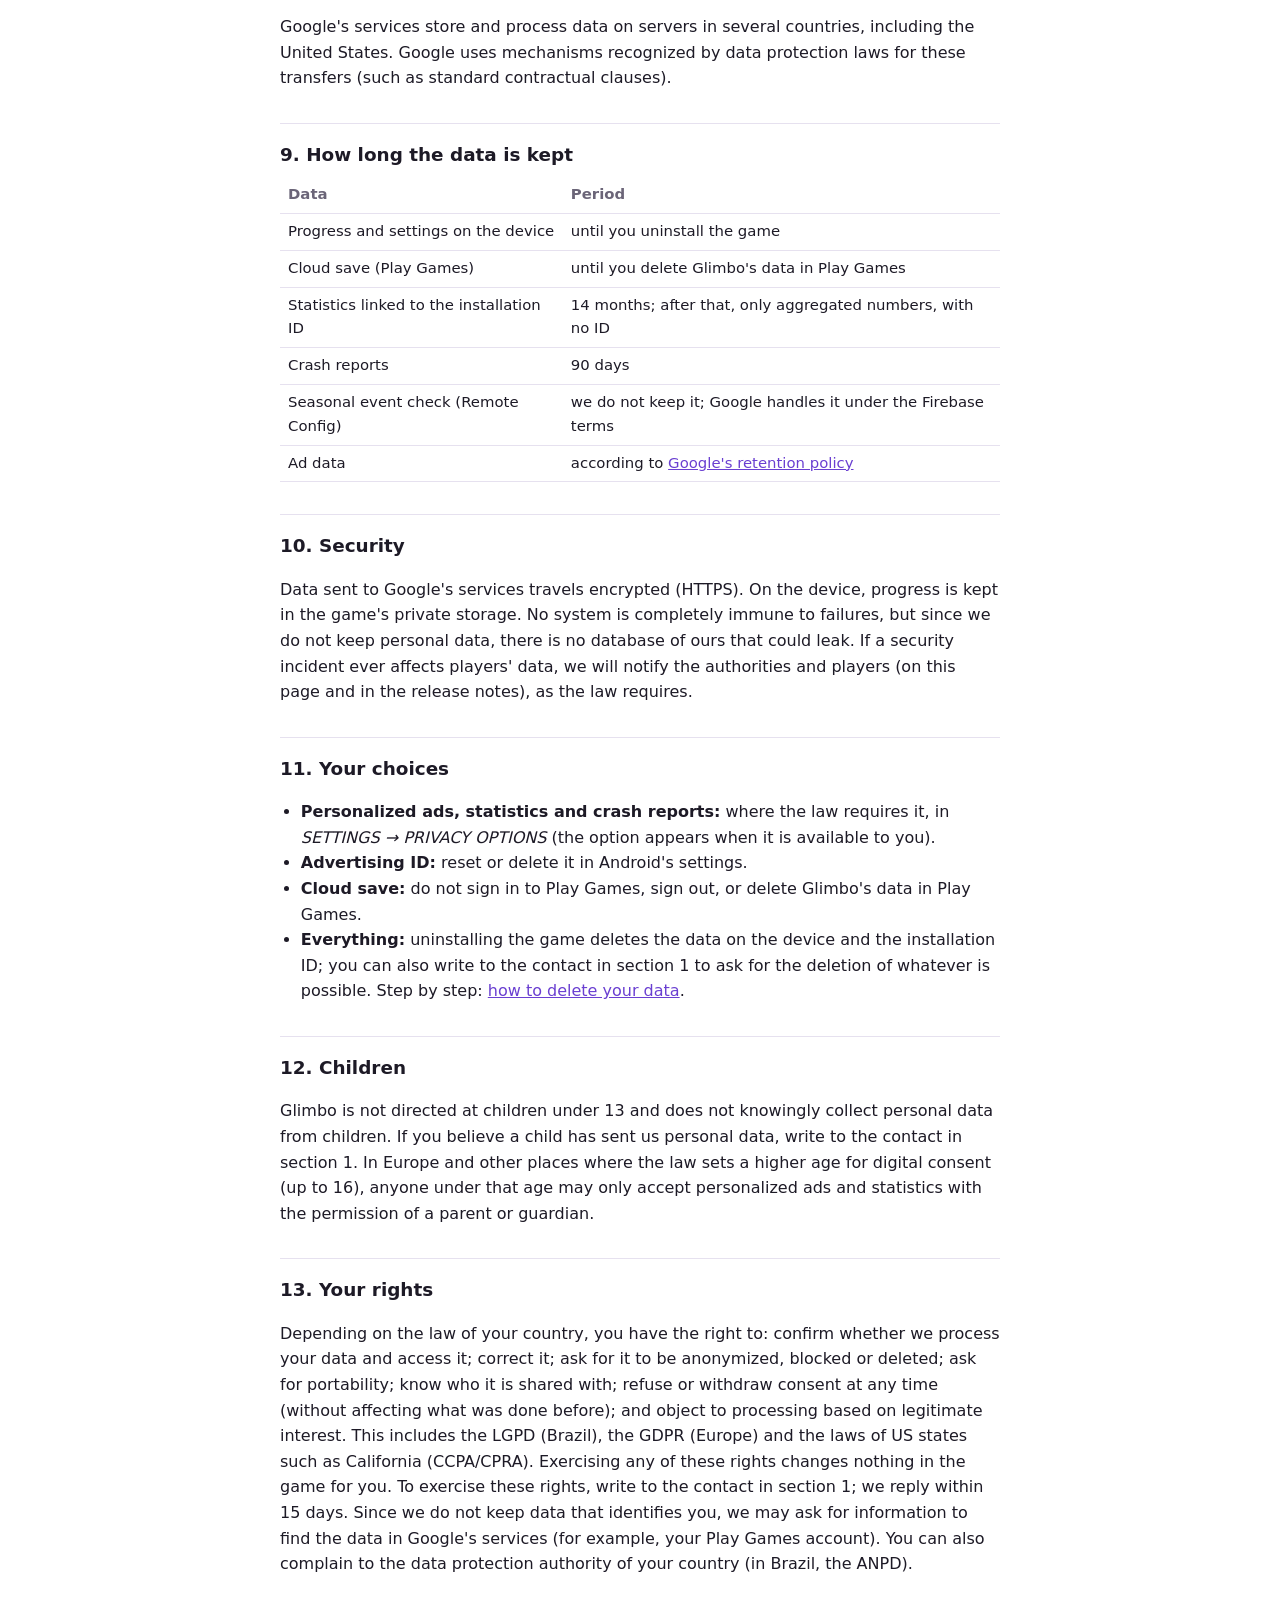
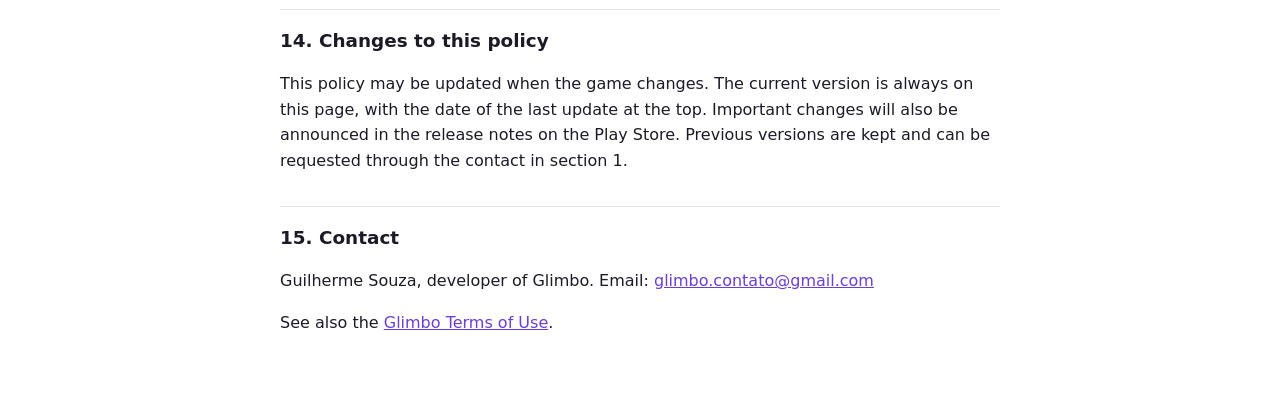
==== commit 167b82d2: "Política (3.2): placares e conquistas do Play Games (o que vai para a conta, placares públicos, onde" ====
--- a/en.html
+++ b/en.html
@@ -71,6 +71,12 @@
 name, email or account data. Cloud save is optional: if you do not sign in to Play Games, nothing is sent. You can
 delete Glimbo's data from your account in the Google Play Games app or settings. See the
 <a href="https://policies.google.com/privacy">Google Privacy Policy</a>.</p>
+
+<p><strong>Leaderboards and achievements:</strong> with Play Games connected, the game also sends to your Google
+account your scores (classic, daily challenge, modes and adventure stars) and the achievements you unlock. Leaderboards
+are public: other players see your score together with the name and avatar of your Play Games profile. You control who
+sees your profile and activity in the privacy settings of the Google Play Games app. We do not receive your name or
+email; Google is the one that shows the leaderboards.</p>
 
 <h3>3.3 Usage statistics and crashes (Google Analytics for Firebase and Firebase Crashlytics)</h3>
 <p>To understand how the game is used (for example, at which level people stop, which modes are played the most,
